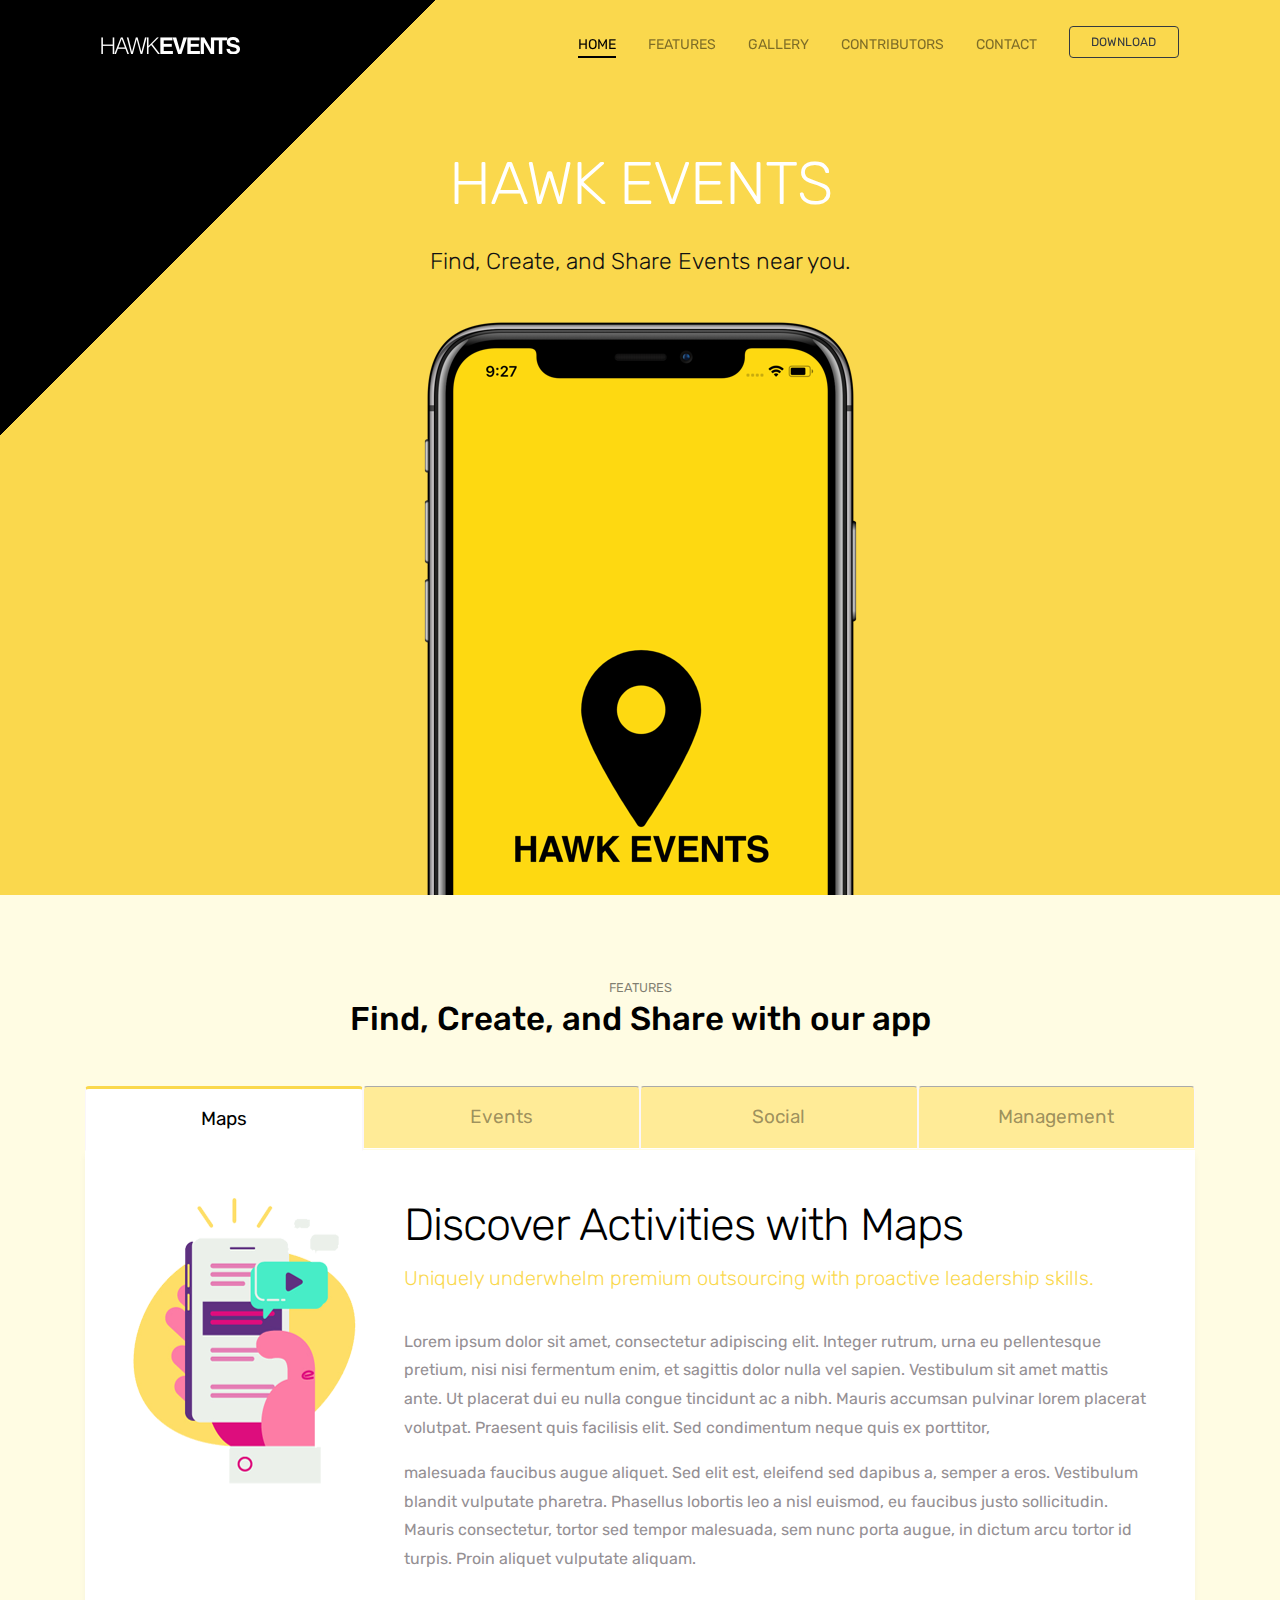
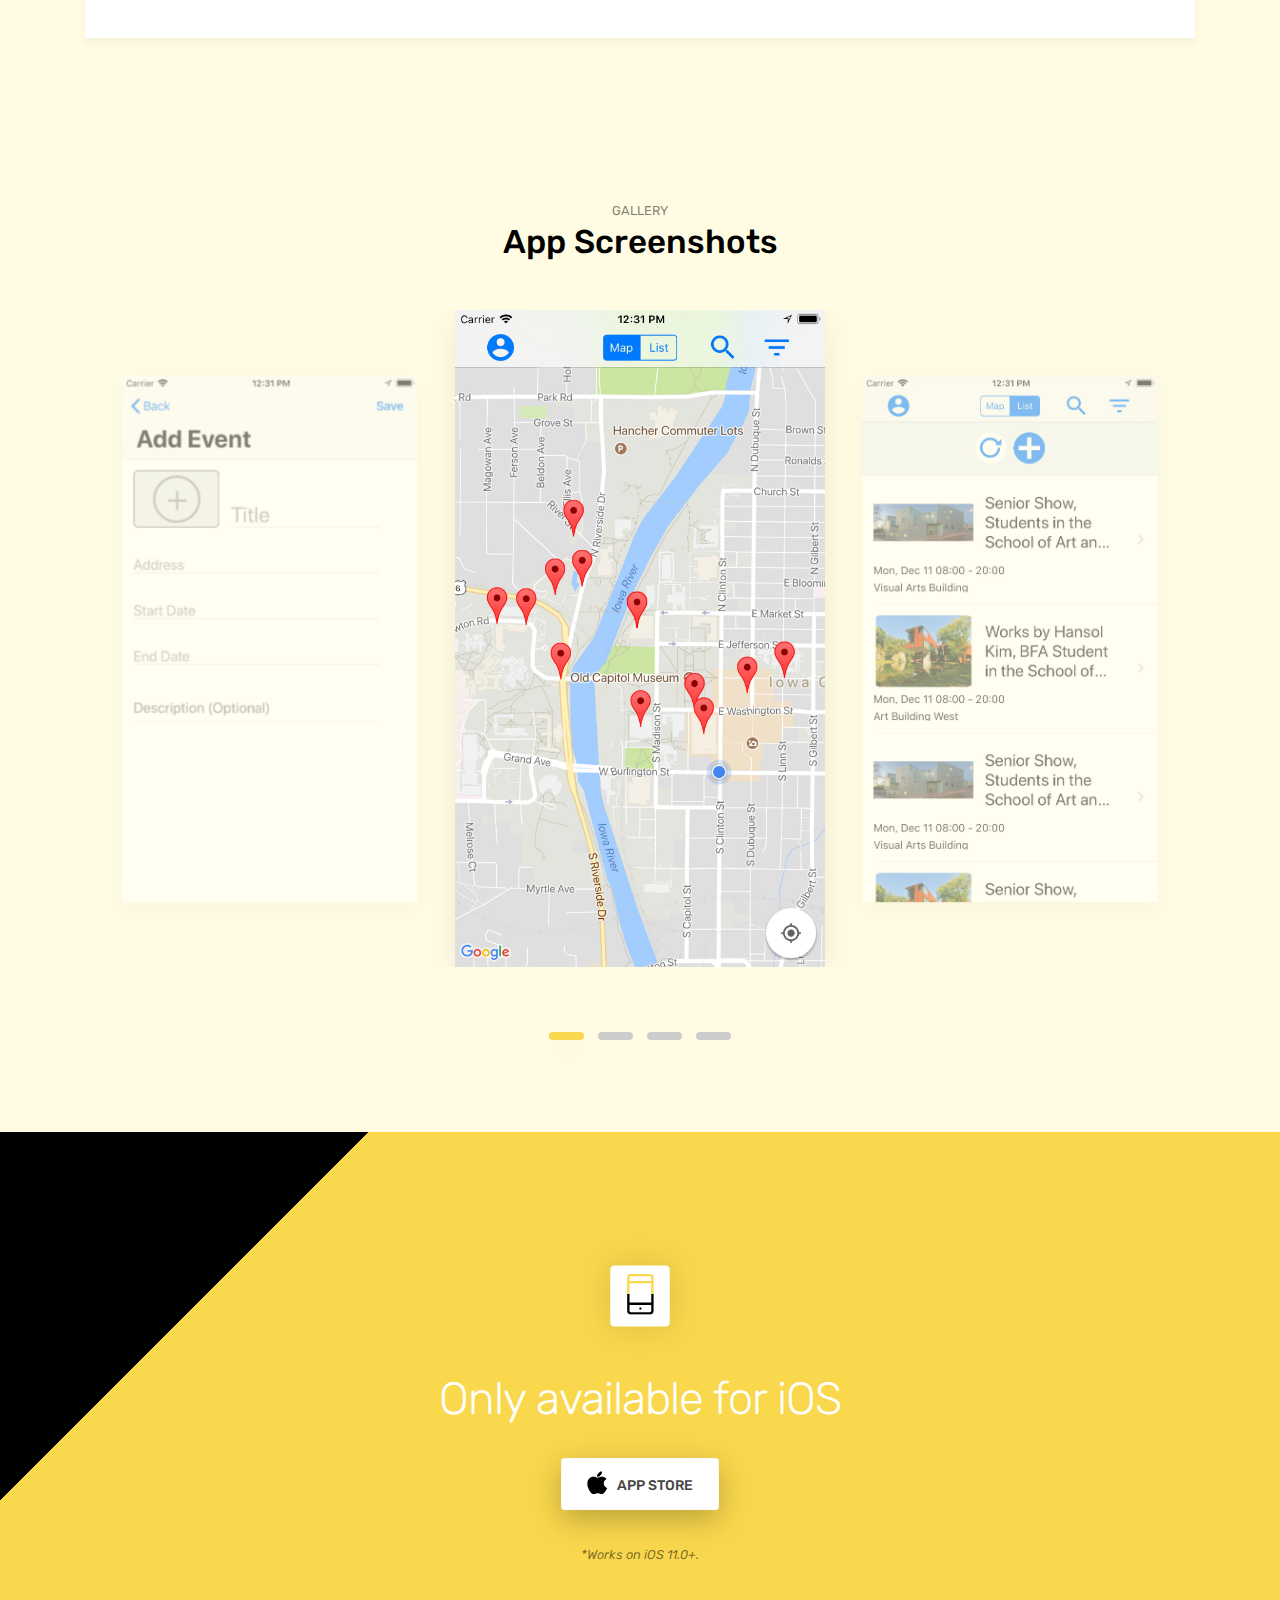
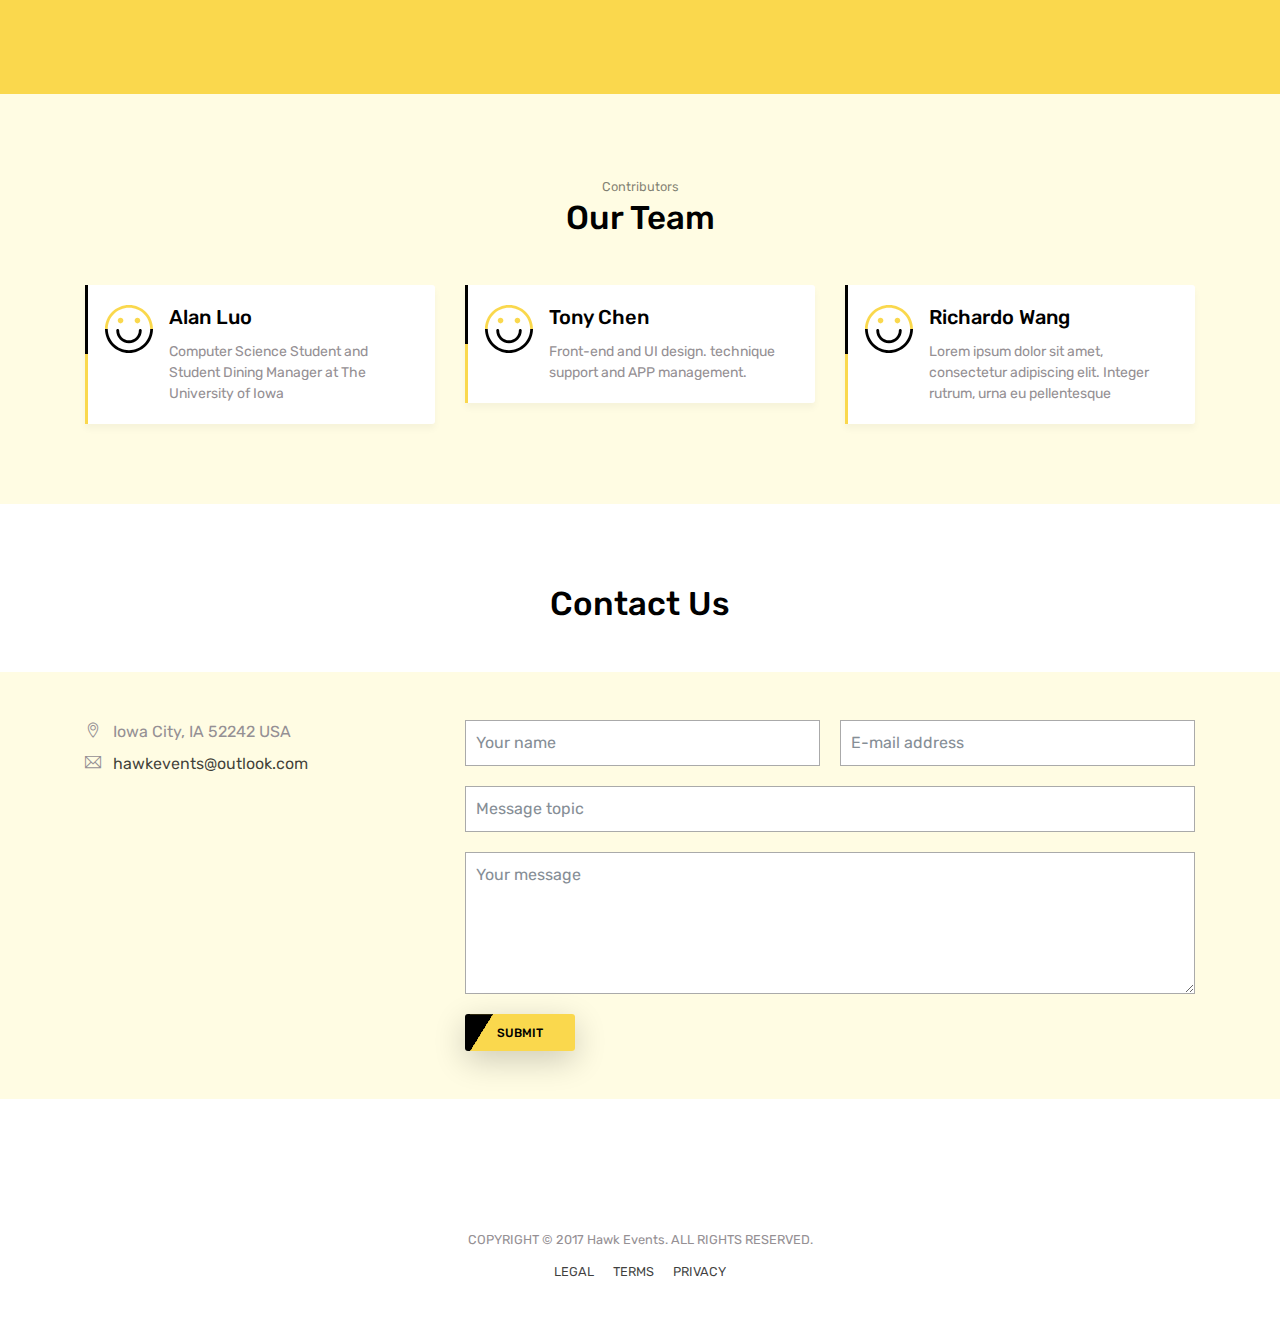
==== index.html @ e7a31fff "Added Ping to wake up server" ====
<!doctype html>
<html lang="en">

<head>
    <title>Hawk Events</title>
    <!-- Required meta tags -->
    <meta charset="utf-8">
    <meta name="viewport" content="width=device-width, initial-scale=1, shrink-to-fit=no">
    <meta name="description" content="Hawk Events - iOS Events App">

    <!-- Font -->
    <link rel="dns-prefetch" href="//fonts.googleapis.com">
    <link href="https://fonts.googleapis.com/css?family=Rubik:300,400,500" rel="stylesheet">

    <!-- Bootstrap CSS -->
    <link rel="stylesheet" href="css/bootstrap.min.css">
    <!-- Themify Icons -->
    <link rel="stylesheet" href="css/themify-icons.css">
    <!-- Owl carousel -->
    <link rel="stylesheet" href="css/owl.carousel.min.css">
    <!-- Main css -->
    <link href="css/style.css" rel="stylesheet">
</head>

<body data-spy="scroll" data-target="#navbar" data-offset="30">

<!-- Nav Menu -->

<div class="nav-menu fixed-top">
    <div class="container">
        <div class="row">
            <div class="col-md-12">
                <nav class="navbar navbar-dark navbar-expand-lg">
                    <a class="navbar-brand" href="index.html"><img src="images/logo.png" class="img-fluid" alt="logo"></a>
                    <button class="navbar-toggle collapsed" type="button" data-toggle="collapse" data-target="#navbar" aria-controls="navbar" aria-expanded="false" aria-label="Toggle navigation">
                        <span class="icon-bar"></span>
                        <span class="icon-bar"></span>
                        <span class="icon-bar"></span>
                    </button>
                    <div class="collapse navbar-collapse" id="navbar">
                        <ul class="navbar-nav ml-auto">
                            <li class="nav-item"> <a class="nav-link active" href="#home">HOME <span class="sr-only">(current)</span></a> </li>
                            <li class="nav-item"> <a class="nav-link" href="#features">FEATURES</a> </li>
                            <li class="nav-item"> <a class="nav-link" href="#gallery">GALLERY</a> </li>
                            <li class="nav-item"> <a class="nav-link" href="#contributors">CONTRIBUTORS</a> </li>
                            <li class="nav-item"> <a class="nav-link" href="#contact">CONTACT</a> </li>
                            <li class="nav-item"><a href="#download" class="btn btn-outline-dark my-3 my-sm-0 ml-lg-3">Download</a></li>
                        </ul>
                    </div>
                </nav>
            </div>
        </div>
    </div>
</div>


<header class="bg-gradient" id="home">
    <div class="container mt-5">
        <h1>HAWK EVENTS</h1>
        <p class="tagline">Find, Create, and Share Events near you.</p>
    </div>
    <div class="img-holder mt-3"><img src="images/main.png" alt="phone" class="img-fluid"></div>
</header>


<!--<div class="section">

    <div class="container">
        <div class="row">
            <div class="col-lg-6 offset-lg-6">
                <div class="box-icon"><span class="ti-mobile gradient-fill ti-3x"></span></div>
                <h2>Discover our App</h2>
                <p class="mb-4">Lorem ipsum dolor sit amet consectetur, adipisicing elit. Obcaecati vel exercitationem eveniet vero maxime ratione </p>
                <a href="#features" class="btn btn-primary">Read more</a>
            </div>
        </div>
        <div class="perspective-phone">
            <img src="images/perspective.png" alt="perspective phone" class="img-fluid">
        </div>
    </div>

</div>
<! // end .section -->


<div class="section light-bg" id="features">
    <div class="container">
        <div class="section-title">
            <small>FEATURES</small>
            <h3>Find, Create, and Share with our app</h3>
        </div>

        <ul class="nav nav-tabs nav-justified" role="tablist">
            <li class="nav-item">
                <a class="nav-link active" data-toggle="tab" href="#maps">Maps</a>
            </li>
            <li class="nav-item">
                <a class="nav-link" data-toggle="tab" href="#events">Events</a>
            </li>
            <li class="nav-item">
                <a class="nav-link" data-toggle="tab" href="#social">Social</a>
            </li>
            <li class="nav-item">
                <a class="nav-link" data-toggle="tab" href="#management">Management</a>
            </li>
        </ul>
        <div class="tab-content">
            <div class="tab-pane fade show active" id="maps">
                <div class="d-flex flex-column flex-lg-row">
                    <img src="images/graphic.png" alt="graphic" class="img-fluid rounded align-self-start mr-lg-5 mb-5 mb-lg-0">
                    <div>

                        <h2>Discover Activities with Maps</h2>
                        <p class="lead">Uniquely underwhelm premium outsourcing with proactive leadership skills. </p>
                        <p>Lorem ipsum dolor sit amet, consectetur adipiscing elit. Integer rutrum, urna eu pellentesque pretium, nisi nisi fermentum enim, et sagittis dolor nulla vel sapien. Vestibulum sit amet mattis ante. Ut placerat dui eu nulla
                            congue tincidunt ac a nibh. Mauris accumsan pulvinar lorem placerat volutpat. Praesent quis facilisis elit. Sed condimentum neque quis ex porttitor,
                        </p>
                        <p> malesuada faucibus augue aliquet. Sed elit est, eleifend sed dapibus a, semper a eros. Vestibulum blandit vulputate pharetra. Phasellus lobortis leo a nisl euismod, eu faucibus justo sollicitudin. Mauris consectetur, tortor
                            sed tempor malesuada, sem nunc porta augue, in dictum arcu tortor id turpis. Proin aliquet vulputate aliquam.
                        </p>
                    </div>
                </div>
            </div>
            <div class="tab-pane fade" id="events">
                <div class="d-flex flex-column flex-lg-row">
                    <div>
                        <h2>Find Interesting Events</h2>
                        <p class="lead">Uniquely underwhelm premium outsourcing with proactive leadership skills. </p>
                        <p>Lorem ipsum dolor sit amet, consectetur adipiscing elit. Integer rutrum, urna eu pellentesque pretium, nisi nisi fermentum enim, et sagittis dolor nulla vel sapien. Vestibulum sit amet mattis ante. Ut placerat dui eu nulla
                            congue tincidunt ac a nibh. Mauris accumsan pulvinar lorem placerat volutpat. Praesent quis facilisis elit. Sed condimentum neque quis ex porttitor,
                        </p>
                        <p> malesuada faucibus augue aliquet. Sed elit est, eleifend sed dapibus a, semper a eros. Vestibulum blandit vulputate pharetra. Phasellus lobortis leo a nisl euismod, eu faucibus justo sollicitudin. Mauris consectetur, tortor
                            sed tempor malesuada, sem nunc porta augue, in dictum arcu tortor id turpis. Proin aliquet vulputate aliquam.
                        </p>
                    </div>
                    <img src="images/graphic.png" alt="graphic" class="img-fluid rounded align-self-start mr-lg-5 mb-5 mb-lg-0">
                </div>
            </div>
            <div class="tab-pane fade" id="social">
                <div class="d-flex flex-column flex-lg-row">
                    <img src="images/graphic.png" alt="graphic" class="img-fluid rounded align-self-start mr-lg-5 mb-5 mb-lg-0">
                    <div>
                        <h2>Share Your Events with Friends</h2>
                        <p class="lead">Uniquely underwhelm premium outsourcing with proactive leadership skills. </p>
                        <p>Lorem ipsum dolor sit amet, consectetur adipiscing elit. Integer rutrum, urna eu pellentesque pretium, nisi nisi fermentum enim, et sagittis dolor nulla vel sapien. Vestibulum sit amet mattis ante. Ut placerat dui eu nulla
                            congue tincidunt ac a nibh. Mauris accumsan pulvinar lorem placerat volutpat. Praesent quis facilisis elit. Sed condimentum neque quis ex porttitor,
                        </p>
                        <p> malesuada faucibus augue aliquet. Sed elit est, eleifend sed dapibus a, semper a eros. Vestibulum blandit vulputate pharetra. Phasellus lobortis leo a nisl euismod, eu faucibus justo sollicitudin. Mauris consectetur, tortor
                            sed tempor malesuada, sem nunc porta augue, in dictum arcu tortor id turpis. Proin aliquet vulputate aliquam.
                        </p>
                    </div>
                </div>
            </div>
            <div class="tab-pane fade" id="management">
                <div class="d-flex flex-column flex-lg-row">
                    <div>
                        <h2>Manage Your Own Events</h2>
                        <p class="lead">Uniquely underwhelm premium outsourcing with proactive leadership skills. </p>
                        <p>Lorem ipsum dolor sit amet, consectetur adipiscing elit. Integer rutrum, urna eu pellentesque pretium, nisi nisi fermentum enim, et sagittis dolor nulla vel sapien. Vestibulum sit amet mattis ante. Ut placerat dui eu nulla
                            congue tincidunt ac a nibh. Mauris accumsan pulvinar lorem placerat volutpat. Praesent quis facilisis elit. Sed condimentum neque quis ex porttitor,
                        </p>
                        <p> malesuada faucibus augue aliquet. Sed elit est, eleifend sed dapibus a, semper a eros. Vestibulum blandit vulputate pharetra. Phasellus lobortis leo a nisl euismod, eu faucibus justo sollicitudin. Mauris consectetur, tortor
                            sed tempor malesuada, sem nunc porta augue, in dictum arcu tortor id turpis. Proin aliquet vulputate aliquam.
                        </p>
                    </div>
                    <img src="images/graphic.png" alt="graphic" class="img-fluid rounded align-self-start mr-lg-5 mb-5 mb-lg-0">
                </div>
            </div>
        </div>


    </div>
</div>
<!-- // end .section -->

<!--<div class="section">

    <div class="container">
        <div class="row">
            <div class="col-md-6">
                <img src="images/dualphone.png" alt="dual phone" class="img-fluid">
            </div>
            <div class="col-md-6 d-flex align-items-center">
                <div>
                    <div class="box-icon"><span class="ti-rocket gradient-fill ti-3x"></span></div>
                    <h2>Launch your App</h2>
                    <p class="mb-4">Lorem ipsum dolor sit amet consectetur, adipisicing elit. Obcaecati vel exercitationem eveniet vero maxime ratione </p>
                    <a href="#download" class="btn btn-primary">Read more</a></div>
            </div>
        </div>

    </div>

</div>
<! // end .section -->

<div class="section light-bg" id="gallery">
    <div class="container">
        <div class="section-title">
            <small>GALLERY</small>
            <h3>App Screenshots</h3>
        </div>

        <div class="img-gallery owl-carousel owl-theme">
            <img src="images/screen1.jpg" alt="image">
            <img src="images/screen2.jpg" alt="image">
            <img src="images/screen3.jpg" alt="image">
            <img src="images/screen4.jpg" alt="image">
        </div>

    </div>

</div>
<!-- // end .section -->


<div class="section bg-gradient" id="download">
    <div class="container">
        <div class="call-to-action">

            <div class="box-icon"><span class="ti-mobile gradient-fill ti-3x"></span></div>
            <h2>Only available for iOS</h2>
            <!--<p class="tagline">Only available for iOS. Rapidiously visualize optimal ROI rather than enterprise-wide methods of empowerment. </p>-->
            <div class="my-4">

                <a href="https://itunes.apple.com/us/app/hawk-events/id1320688989" class="btn btn-light"><img src="images/appleicon.png" alt="icon"> App Store</a>
            </div>
            <p class="text-primary"><small><i>*Works on iOS 11.0+. </i></small></p>
        </div>
    </div>

</div>
<!-- // end .section -->



<div class="section light-bg" id="contributors">


    <div class="container">

        <div class="section-title">
            <small>Contributors</small>
            <h3>Our Team</h3>
        </div>


        <div class="row">
            <div class="col-12 col-lg-4">
                <div class="card features">
                    <a href="https://iLtc.io" target="_blank">
                        <div class="card-body">
                            <div class="media">
                                <span class="ti-face-smile gradient-fill ti-3x mr-3"></span>
                                <div class="media-body">
                                    <h4 class="card-title">Alan Luo</h4>
                                    <p class="card-text">Computer Science Student and Student Dining Manager at The University of Iowa</p>
                                </div>
                            </div>
                        </div>
                    </a>
                </div>
            </div>
            <div class="col-12 col-lg-4">
                <div class="card features">
                    <a href="https://homepage.divms.uiowa.edu/~ychen261/", target="_blank">
                        <div class="card-body">
                            <div class="media">
                                <span class="ti-face-smile gradient-fill ti-3x mr-3"></span>
                                <div class="media-body">
                                    <h4 class="card-title">Tony Chen</h4>
                                    <p class="card-text">Front-end and UI design. 
                                    technique support and APP management.</p>
                                </div>
                            </div>
                        </div>
                    </a>
                </div>
            </div>
            <div class="col-12 col-lg-4">
                <div class="card features">
                    <a href="https://homepage.divms.uiowa.edu/~zwang191/" target="_blank">
                        <div class="card-body">
                            <div class="media">
                                <span class="ti-face-smile gradient-fill ti-3x mr-3"></span>
                                <div class="media-body">
                                    <h4 class="card-title">Richardo Wang</h4>
                                    <p class="card-text">Lorem ipsum dolor sit amet, consectetur adipiscing elit. Integer rutrum, urna eu pellentesque </p>
                                </div>
                            </div>
                        </div>
                    </a>
                </div>
            </div>
        </div>

    </div>



</div>
<!-- // end .section -->

<div class="section" id="contact">

    <div class="section-title">
        <h3>Contact Us</h3>
    </div>
    <div class="light-bg py-5">
        <div class="container">
            <div class="row">
                <div class="col-lg-4 text-center text-lg-left">
                    <p class="mb-2"> <span class="ti-location-pin mr-2"></span> Iowa City, IA 52242 USA</p>
                    <div class=" d-block d-sm-inline-block">
                        <p class="mb-2">
                            <span class="ti-email mr-2"></span> <a class="mr-4" href="mailto:support@mobileapp.com">hawkevents@outlook.com</a>
                        </p>
                    </div>
                </div>
                <div class="col-lg-8">
                    <form action="https://iltc-php-mail-sender.herokuapp.com/sender.php" id="contact-form" method="post" class="contact-form">
                        <div class="form-double">
                            <input type="text" id="form-name" name="name" placeholder="Your name" class="form-control" required="required">
                            <input type="email" id="form-email" name="email" class="form-control" placeholder="E-mail address" required style="margin-left: 20px;">
                        </div>
                        <input type="text" id="form-subject" name="subject" class="form-control" placeholder="Message topic" required>
                        <textarea name="message" id="form-message" rows="5" class="form-control" placeholder="Your message" required></textarea>
                        <div class="submit">
                            <div class="g-recaptcha" data-sitekey="6LdwNkIUAAAAAJQ3irWy8hWFco70MWg3Re14_7F1" data-callback="SubmitForm" data-size="invisible"></div>
                            <input class="btn btn-primary" type="submit">
                        </div>
                    </form>

                </div>
            </div>

        </div>

    </div>
</div>
<!-- // end .section -->
<footer class="my-5 text-center">
    <p class="mb-2"><small>COPYRIGHT © 2017 Hawk Events. ALL RIGHTS RESERVED. </small></p>

    <small>
        <a href="#" class="m-2">LEGAL</a>
        <a href="#" class="m-2">TERMS</a>
        <a href="privacy" class="m-2">PRIVACY</a>
    </small>
</footer>

<!-- jQuery and Bootstrap -->
<script src="js/jquery-3.2.1.min.js"></script>
<script src="js/bootstrap.bundle.min.js"></script>
<!-- Plugins JS -->
<script src="js/owl.carousel.min.js"></script>
<!-- Custom JS -->
<script src="js/script.js"></script>

<!-- Global site tag (gtag.js) - Google Analytics -->
<script async src="https://www.googletagmanager.com/gtag/js?id=UA-111613340-1"></script>
<script src='https://www.google.com/recaptcha/api.js'></script>
<script>
    window.dataLayer = window.dataLayer || [];
    function gtag(){dataLayer.push(arguments);}
    gtag('js', new Date());

    gtag('config', 'UA-111613340-1');

    $("input, textarea").change(function(){
        $.ajax('https://iltc-php-mail-sender.herokuapp.com/ping.php');
    });

    var recaptchaVerified = false;
    $('form').submit(function() {
        if (recaptchaVerified) {
            return true;
        } else {
            grecaptcha.execute();

            return false;
        }
    });

    var SubmitForm = function() {
        recaptchaVerified = true;
        $("form").submit();
    }
</script>
</body>

</html>
---- css/themify-icons.css ----
@font-face {
    font-family: 'themify';
    src: url('../fonts/themify.eot?-fvbane');
    src: url('../fonts/themify.eot?#iefix-fvbane') format('embedded-opentype'), url('../fonts/themify.woff?-fvbane') format('woff'), url('../fonts/themify.ttf?-fvbane') format('truetype'), url('../fonts/themify.svg?-fvbane#themify') format('svg');
    font-weight: normal;
    font-style: normal;
}

[class^="ti-"],
[class*=" ti-"] {
    font-family: 'themify';
    speak: none;
    font-style: normal;
    font-weight: normal;
    font-variant: normal;
    text-transform: none;
    line-height: 1;
    /* Better Font Rendering =========== */
    -webkit-font-smoothing: antialiased;
    -moz-osx-font-smoothing: grayscale;
}

.ti-wand:before {
    content: "\e600";
}

.ti-volume:before {
    content: "\e601";
}

.ti-user:before {
    content: "\e602";
}

.ti-unlock:before {
    content: "\e603";
}

.ti-unlink:before {
    content: "\e604";
}

.ti-trash:before {
    content: "\e605";
}

.ti-thought:before {
    content: "\e606";
}

.ti-target:before {
    content: "\e607";
}

.ti-tag:before {
    content: "\e608";
}

.ti-tablet:before {
    content: "\e609";
}

.ti-star:before {
    content: "\e60a";
}

.ti-spray:before {
    content: "\e60b";
}

.ti-signal:before {
    content: "\e60c";
}

.ti-shopping-cart:before {
    content: "\e60d";
}

.ti-shopping-cart-full:before {
    content: "\e60e";
}

.ti-settings:before {
    content: "\e60f";
}

.ti-search:before {
    content: "\e610";
}

.ti-zoom-in:before {
    content: "\e611";
}

.ti-zoom-out:before {
    content: "\e612";
}

.ti-cut:before {
    content: "\e613";
}

.ti-ruler:before {
    content: "\e614";
}

.ti-ruler-pencil:before {
    content: "\e615";
}

.ti-ruler-alt:before {
    content: "\e616";
}

.ti-bookmark:before {
    content: "\e617";
}

.ti-bookmark-alt:before {
    content: "\e618";
}

.ti-reload:before {
    content: "\e619";
}

.ti-plus:before {
    content: "\e61a";
}

.ti-pin:before {
    content: "\e61b";
}

.ti-pencil:before {
    content: "\e61c";
}

.ti-pencil-alt:before {
    content: "\e61d";
}

.ti-paint-roller:before {
    content: "\e61e";
}

.ti-paint-bucket:before {
    content: "\e61f";
}

.ti-na:before {
    content: "\e620";
}

.ti-mobile:before {
    content: "\e621";
}

.ti-minus:before {
    content: "\e622";
}

.ti-medall:before {
    content: "\e623";
}

.ti-medall-alt:before {
    content: "\e624";
}

.ti-marker:before {
    content: "\e625";
}

.ti-marker-alt:before {
    content: "\e626";
}

.ti-arrow-up:before {
    content: "\e627";
}

.ti-arrow-right:before {
    content: "\e628";
}

.ti-arrow-left:before {
    content: "\e629";
}

.ti-arrow-down:before {
    content: "\e62a";
}

.ti-lock:before {
    content: "\e62b";
}

.ti-location-arrow:before {
    content: "\e62c";
}

.ti-link:before {
    content: "\e62d";
}

.ti-layout:before {
    content: "\e62e";
}

.ti-layers:before {
    content: "\e62f";
}

.ti-layers-alt:before {
    content: "\e630";
}

.ti-key:before {
    content: "\e631";
}

.ti-import:before {
    content: "\e632";
}

.ti-image:before {
    content: "\e633";
}

.ti-heart:before {
    content: "\e634";
}

.ti-heart-broken:before {
    content: "\e635";
}

.ti-hand-stop:before {
    content: "\e636";
}

.ti-hand-open:before {
    content: "\e637";
}

.ti-hand-drag:before {
    content: "\e638";
}

.ti-folder:before {
    content: "\e639";
}

.ti-flag:before {
    content: "\e63a";
}

.ti-flag-alt:before {
    content: "\e63b";
}

.ti-flag-alt-2:before {
    content: "\e63c";
}

.ti-eye:before {
    content: "\e63d";
}

.ti-export:before {
    content: "\e63e";
}

.ti-exchange-vertical:before {
    content: "\e63f";
}

.ti-desktop:before {
    content: "\e640";
}

.ti-cup:before {
    content: "\e641";
}

.ti-crown:before {
    content: "\e642";
}

.ti-comments:before {
    content: "\e643";
}

.ti-comment:before {
    content: "\e644";
}

.ti-comment-alt:before {
    content: "\e645";
}

.ti-close:before {
    content: "\e646";
}

.ti-clip:before {
    content: "\e647";
}

.ti-angle-up:before {
    content: "\e648";
}

.ti-angle-right:before {
    content: "\e649";
}

.ti-angle-left:before {
    content: "\e64a";
}

.ti-angle-down:before {
    content: "\e64b";
}

.ti-check:before {
    content: "\e64c";
}

.ti-check-box:before {
    content: "\e64d";
}

.ti-camera:before {
    content: "\e64e";
}

.ti-announcement:before {
    content: "\e64f";
}

.ti-brush:before {
    content: "\e650";
}

.ti-briefcase:before {
    content: "\e651";
}

.ti-bolt:before {
    content: "\e652";
}

.ti-bolt-alt:before {
    content: "\e653";
}

.ti-blackboard:before {
    content: "\e654";
}

.ti-bag:before {
    content: "\e655";
}

.ti-move:before {
    content: "\e656";
}

.ti-arrows-vertical:before {
    content: "\e657";
}

.ti-arrows-horizontal:before {
    content: "\e658";
}

.ti-fullscreen:before {
    content: "\e659";
}

.ti-arrow-top-right:before {
    content: "\e65a";
}

.ti-arrow-top-left:before {
    content: "\e65b";
}

.ti-arrow-circle-up:before {
    content: "\e65c";
}

.ti-arrow-circle-right:before {
    content: "\e65d";
}

.ti-arrow-circle-left:before {
    content: "\e65e";
}

.ti-arrow-circle-down:before {
    content: "\e65f";
}

.ti-angle-double-up:before {
    content: "\e660";
}

.ti-angle-double-right:before {
    content: "\e661";
}

.ti-angle-double-left:before {
    content: "\e662";
}

.ti-angle-double-down:before {
    content: "\e663";
}

.ti-zip:before {
    content: "\e664";
}

.ti-world:before {
    content: "\e665";
}

.ti-wheelchair:before {
    content: "\e666";
}

.ti-view-list:before {
    content: "\e667";
}

.ti-view-list-alt:before {
    content: "\e668";
}

.ti-view-grid:before {
    content: "\e669";
}

.ti-uppercase:before {
    content: "\e66a";
}

.ti-upload:before {
    content: "\e66b";
}

.ti-underline:before {
    content: "\e66c";
}

.ti-truck:before {
    content: "\e66d";
}

.ti-timer:before {
    content: "\e66e";
}

.ti-ticket:before {
    content: "\e66f";
}

.ti-thumb-up:before {
    content: "\e670";
}

.ti-thumb-down:before {
    content: "\e671";
}

.ti-text:before {
    content: "\e672";
}

.ti-stats-up:before {
    content: "\e673";
}

.ti-stats-down:before {
    content: "\e674";
}

.ti-split-v:before {
    content: "\e675";
}

.ti-split-h:before {
    content: "\e676";
}

.ti-smallcap:before {
    content: "\e677";
}

.ti-shine:before {
    content: "\e678";
}

.ti-shift-right:before {
    content: "\e679";
}

.ti-shift-left:before {
    content: "\e67a";
}

.ti-shield:before {
    content: "\e67b";
}

.ti-notepad:before {
    content: "\e67c";
}

.ti-server:before {
    content: "\e67d";
}

.ti-quote-right:before {
    content: "\e67e";
}

.ti-quote-left:before {
    content: "\e67f";
}

.ti-pulse:before {
    content: "\e680";
}

.ti-printer:before {
    content: "\e681";
}

.ti-power-off:before {
    content: "\e682";
}

.ti-plug:before {
    content: "\e683";
}

.ti-pie-chart:before {
    content: "\e684";
}

.ti-paragraph:before {
    content: "\e685";
}

.ti-panel:before {
    content: "\e686";
}

.ti-package:before {
    content: "\e687";
}

.ti-music:before {
    content: "\e688";
}

.ti-music-alt:before {
    content: "\e689";
}

.ti-mouse:before {
    content: "\e68a";
}

.ti-mouse-alt:before {
    content: "\e68b";
}

.ti-money:before {
    content: "\e68c";
}

.ti-microphone:before {
    content: "\e68d";
}

.ti-menu:before {
    content: "\e68e";
}

.ti-menu-alt:before {
    content: "\e68f";
}

.ti-map:before {
    content: "\e690";
}

.ti-map-alt:before {
    content: "\e691";
}

.ti-loop:before {
    content: "\e692";
}

.ti-location-pin:before {
    content: "\e693";
}

.ti-list:before {
    content: "\e694";
}

.ti-light-bulb:before {
    content: "\e695";
}

.ti-Italic:before {
    content: "\e696";
}

.ti-info:before {
    content: "\e697";
}

.ti-infinite:before {
    content: "\e698";
}

.ti-id-badge:before {
    content: "\e699";
}

.ti-hummer:before {
    content: "\e69a";
}

.ti-home:before {
    content: "\e69b";
}

.ti-help:before {
    content: "\e69c";
}

.ti-headphone:before {
    content: "\e69d";
}

.ti-harddrives:before {
    content: "\e69e";
}

.ti-harddrive:before {
    content: "\e69f";
}

.ti-gift:before {
    content: "\e6a0";
}

.ti-game:before {
    content: "\e6a1";
}

.ti-filter:before {
    content: "\e6a2";
}

.ti-files:before {
    content: "\e6a3";
}

.ti-file:before {
    content: "\e6a4";
}

.ti-eraser:before {
    content: "\e6a5";
}

.ti-envelope:before {
    content: "\e6a6";
}

.ti-download:before {
    content: "\e6a7";
}

.ti-direction:before {
    content: "\e6a8";
}

.ti-direction-alt:before {
    content: "\e6a9";
}

.ti-dashboard:before {
    content: "\e6aa";
}

.ti-control-stop:before {
    content: "\e6ab";
}

.ti-control-shuffle:before {
    content: "\e6ac";
}

.ti-control-play:before {
    content: "\e6ad";
}

.ti-control-pause:before {
    content: "\e6ae";
}

.ti-control-forward:before {
    content: "\e6af";
}

.ti-control-backward:before {
    content: "\e6b0";
}

.ti-cloud:before {
    content: "\e6b1";
}

.ti-cloud-up:before {
    content: "\e6b2";
}

.ti-cloud-down:before {
    content: "\e6b3";
}

.ti-clipboard:before {
    content: "\e6b4";
}

.ti-car:before {
    content: "\e6b5";
}

.ti-calendar:before {
    content: "\e6b6";
}

.ti-book:before {
    content: "\e6b7";
}

.ti-bell:before {
    content: "\e6b8";
}

.ti-basketball:before {
    content: "\e6b9";
}

.ti-bar-chart:before {
    content: "\e6ba";
}

.ti-bar-chart-alt:before {
    content: "\e6bb";
}

.ti-back-right:before {
    content: "\e6bc";
}

.ti-back-left:before {
    content: "\e6bd";
}

.ti-arrows-corner:before {
    content: "\e6be";
}

.ti-archive:before {
    content: "\e6bf";
}

.ti-anchor:before {
    content: "\e6c0";
}

.ti-align-right:before {
    content: "\e6c1";
}

.ti-align-left:before {
    content: "\e6c2";
}

.ti-align-justify:before {
    content: "\e6c3";
}

.ti-align-center:before {
    content: "\e6c4";
}

.ti-alert:before {
    content: "\e6c5";
}

.ti-alarm-clock:before {
    content: "\e6c6";
}

.ti-agenda:before {
    content: "\e6c7";
}

.ti-write:before {
    content: "\e6c8";
}

.ti-window:before {
    content: "\e6c9";
}

.ti-widgetized:before {
    content: "\e6ca";
}

.ti-widget:before {
    content: "\e6cb";
}

.ti-widget-alt:before {
    content: "\e6cc";
}

.ti-wallet:before {
    content: "\e6cd";
}

.ti-video-clapper:before {
    content: "\e6ce";
}

.ti-video-camera:before {
    content: "\e6cf";
}

.ti-vector:before {
    content: "\e6d0";
}

.ti-themify-logo:before {
    content: "\e6d1";
}

.ti-themify-favicon:before {
    content: "\e6d2";
}

.ti-themify-favicon-alt:before {
    content: "\e6d3";
}

.ti-support:before {
    content: "\e6d4";
}

.ti-stamp:before {
    content: "\e6d5";
}

.ti-split-v-alt:before {
    content: "\e6d6";
}

.ti-slice:before {
    content: "\e6d7";
}

.ti-shortcode:before {
    content: "\e6d8";
}

.ti-shift-right-alt:before {
    content: "\e6d9";
}

.ti-shift-left-alt:before {
    content: "\e6da";
}

.ti-ruler-alt-2:before {
    content: "\e6db";
}

.ti-receipt:before {
    content: "\e6dc";
}

.ti-pin2:before {
    content: "\e6dd";
}

.ti-pin-alt:before {
    content: "\e6de";
}

.ti-pencil-alt2:before {
    content: "\e6df";
}

.ti-palette:before {
    content: "\e6e0";
}

.ti-more:before {
    content: "\e6e1";
}

.ti-more-alt:before {
    content: "\e6e2";
}

.ti-microphone-alt:before {
    content: "\e6e3";
}

.ti-magnet:before {
    content: "\e6e4";
}

.ti-line-double:before {
    content: "\e6e5";
}

.ti-line-dotted:before {
    content: "\e6e6";
}

.ti-line-dashed:before {
    content: "\e6e7";
}

.ti-layout-width-full:before {
    content: "\e6e8";
}

.ti-layout-width-default:before {
    content: "\e6e9";
}

.ti-layout-width-default-alt:before {
    content: "\e6ea";
}

.ti-layout-tab:before {
    content: "\e6eb";
}

.ti-layout-tab-window:before {
    content: "\e6ec";
}

.ti-layout-tab-v:before {
    content: "\e6ed";
}

.ti-layout-tab-min:before {
    content: "\e6ee";
}

.ti-layout-slider:before {
    content: "\e6ef";
}

.ti-layout-slider-alt:before {
    content: "\e6f0";
}

.ti-layout-sidebar-right:before {
    content: "\e6f1";
}

.ti-layout-sidebar-none:before {
    content: "\e6f2";
}

.ti-layout-sidebar-left:before {
    content: "\e6f3";
}

.ti-layout-placeholder:before {
    content: "\e6f4";
}

.ti-layout-menu:before {
    content: "\e6f5";
}

.ti-layout-menu-v:before {
    content: "\e6f6";
}

.ti-layout-menu-separated:before {
    content: "\e6f7";
}

.ti-layout-menu-full:before {
    content: "\e6f8";
}

.ti-layout-media-right-alt:before {
    content: "\e6f9";
}

.ti-layout-media-right:before {
    content: "\e6fa";
}

.ti-layout-media-overlay:before {
    content: "\e6fb";
}

.ti-layout-media-overlay-alt:before {
    content: "\e6fc";
}

.ti-layout-media-overlay-alt-2:before {
    content: "\e6fd";
}

.ti-layout-media-left-alt:before {
    content: "\e6fe";
}

.ti-layout-media-left:before {
    content: "\e6ff";
}

.ti-layout-media-center-alt:before {
    content: "\e700";
}

.ti-layout-media-center:before {
    content: "\e701";
}

.ti-layout-list-thumb:before {
    content: "\e702";
}

.ti-layout-list-thumb-alt:before {
    content: "\e703";
}

.ti-layout-list-post:before {
    content: "\e704";
}

.ti-layout-list-large-image:before {
    content: "\e705";
}

.ti-layout-line-solid:before {
    content: "\e706";
}

.ti-layout-grid4:before {
    content: "\e707";
}

.ti-layout-grid3:before {
    content: "\e708";
}

.ti-layout-grid2:before {
    content: "\e709";
}

.ti-layout-grid2-thumb:before {
    content: "\e70a";
}

.ti-layout-cta-right:before {
    content: "\e70b";
}

.ti-layout-cta-left:before {
    content: "\e70c";
}

.ti-layout-cta-center:before {
    content: "\e70d";
}

.ti-layout-cta-btn-right:before {
    content: "\e70e";
}

.ti-layout-cta-btn-left:before {
    content: "\e70f";
}

.ti-layout-column4:before {
    content: "\e710";
}

.ti-layout-column3:before {
    content: "\e711";
}

.ti-layout-column2:before {
    content: "\e712";
}

.ti-layout-accordion-separated:before {
    content: "\e713";
}

.ti-layout-accordion-merged:before {
    content: "\e714";
}

.ti-layout-accordion-list:before {
    content: "\e715";
}

.ti-ink-pen:before {
    content: "\e716";
}

.ti-info-alt:before {
    content: "\e717";
}

.ti-help-alt:before {
    content: "\e718";
}

.ti-headphone-alt:before {
    content: "\e719";
}

.ti-hand-point-up:before {
    content: "\e71a";
}

.ti-hand-point-right:before {
    content: "\e71b";
}

.ti-hand-point-left:before {
    content: "\e71c";
}

.ti-hand-point-down:before {
    content: "\e71d";
}

.ti-gallery:before {
    content: "\e71e";
}

.ti-face-smile:before {
    content: "\e71f";
}

.ti-face-sad:before {
    content: "\e720";
}

.ti-credit-card:before {
    content: "\e721";
}

.ti-control-skip-forward:before {
    content: "\e722";
}

.ti-control-skip-backward:before {
    content: "\e723";
}

.ti-control-record:before {
    content: "\e724";
}

.ti-control-eject:before {
    content: "\e725";
}

.ti-comments-smiley:before {
    content: "\e726";
}

.ti-brush-alt:before {
    content: "\e727";
}

.ti-youtube:before {
    content: "\e728";
}

.ti-vimeo:before {
    content: "\e729";
}

.ti-twitter:before {
    content: "\e72a";
}

.ti-time:before {
    content: "\e72b";
}

.ti-tumblr:before {
    content: "\e72c";
}

.ti-skype:before {
    content: "\e72d";
}

.ti-share:before {
    content: "\e72e";
}

.ti-share-alt:before {
    content: "\e72f";
}

.ti-rocket:before {
    content: "\e730";
}

.ti-pinterest:before {
    content: "\e731";
}

.ti-new-window:before {
    content: "\e732";
}

.ti-microsoft:before {
    content: "\e733";
}

.ti-list-ol:before {
    content: "\e734";
}

.ti-linkedin:before {
    content: "\e735";
}

.ti-layout-sidebar-2:before {
    content: "\e736";
}

.ti-layout-grid4-alt:before {
    content: "\e737";
}

.ti-layout-grid3-alt:before {
    content: "\e738";
}

.ti-layout-grid2-alt:before {
    content: "\e739";
}

.ti-layout-column4-alt:before {
    content: "\e73a";
}

.ti-layout-column3-alt:before {
    content: "\e73b";
}

.ti-layout-column2-alt:before {
    content: "\e73c";
}

.ti-instagram:before {
    content: "\e73d";
}

.ti-google:before {
    content: "\e73e";
}

.ti-github:before {
    content: "\e73f";
}

.ti-flickr:before {
    content: "\e740";
}

.ti-facebook:before {
    content: "\e741";
}

.ti-dropbox:before {
    content: "\e742";
}

.ti-dribbble:before {
    content: "\e743";
}

.ti-apple:before {
    content: "\e744";
}

.ti-android:before {
    content: "\e745";
}

.ti-save:before {
    content: "\e746";
}

.ti-save-alt:before {
    content: "\e747";
}

.ti-yahoo:before {
    content: "\e748";
}

.ti-wordpress:before {
    content: "\e749";
}

.ti-vimeo-alt:before {
    content: "\e74a";
}

.ti-twitter-alt:before {
    content: "\e74b";
}

.ti-tumblr-alt:before {
    content: "\e74c";
}

.ti-trello:before {
    content: "\e74d";
}

.ti-stack-overflow:before {
    content: "\e74e";
}

.ti-soundcloud:before {
    content: "\e74f";
}

.ti-sharethis:before {
    content: "\e750";
}

.ti-sharethis-alt:before {
    content: "\e751";
}

.ti-reddit:before {
    content: "\e752";
}

.ti-pinterest-alt:before {
    content: "\e753";
}

.ti-microsoft-alt:before {
    content: "\e754";
}

.ti-linux:before {
    content: "\e755";
}

.ti-jsfiddle:before {
    content: "\e756";
}

.ti-joomla:before {
    content: "\e757";
}

.ti-html5:before {
    content: "\e758";
}

.ti-flickr-alt:before {
    content: "\e759";
}

.ti-email:before {
    content: "\e75a";
}

.ti-drupal:before {
    content: "\e75b";
}

.ti-dropbox-alt:before {
    content: "\e75c";
}

.ti-css3:before {
    content: "\e75d";
}

.ti-rss:before {
    content: "\e75e";
}

.ti-rss-alt:before {
    content: "\e75f";
}

.ti-lg {
    font-size: 1.33333333em;
    line-height: 0.75em;
    vertical-align: -15%;
}

.ti-2x {
    font-size: 2em;
}

.ti-3x {
    font-size: 3em;
}

.ti-4x {
    font-size: 4em;
}

.ti-5x {
    font-size: 5em;
}
---- css/style.css ----
@charset "UTF-8";

/*

Style   : MobApp CSS
Version : 1.0
Author  : Surjith S M
URI     : https://surjithctly.in/

Copyright © All rights Reserved 

*/


/*------------------------
[TABLE OF CONTENTS]
    
1. GLOBAL STYLES
2. NAVBAR
3. HERO
4. TABS
5. TESTIMONIALS
6. IMAGE GALLERY
7. PRICING
8. CALL TO ACTION
9. FOOTER

------------------------*/


/* GLOBAL
----------------------*/

body {
    font-family: 'Rubik', sans-serif;
    position: relative;
}

a {
    color: rgba(0, 0, 0, 0.75);
}

a:hover,
a:focus {
    color: #000;
}

h1 {
    font-size: 60px;
    font-weight: 300;
    letter-spacing: -1px;
    margin-bottom: 1.5rem;
}

h2 {
    font-size: 45px;
    font-weight: 300;
    color: #000;
    letter-spacing: -1px;
    margin-bottom: 1rem;
}

h3 {
    color: #000;
    font-size: 33px;
    font-weight: 500;
}

h4 {
    font-size: 20px;
    font-weight: 500;
    color: #000;
}

h5 {
    font-size: 28px;
    font-weight: 300;
    color: #000;
    margin-bottom: 0.7rem;
}

p {
    color: #959094;
}

p.lead {
    color: #fad84d;
    margin-bottom: 2rem;
}

.text-primary {
    color: rgba(0, 0, 0, 0.5) !important;
}

.light-font {
    font-weight: 300;
}

.btn {
    font-size: 12px;
    font-weight: 400;
    text-transform: uppercase;
    padding: 0.375rem 1.35rem;
    transition: all 0.3s ease;
}

.btn-outline-light:hover {
    color: #d6619c;
}

.btn-primary {
    border-radius: 3px;
    -webkit-transition: all 0.3s ease-out;
    -moz-transition: all 0.3s ease-out;
    transition: all 0.3s ease-out;
    background-color: #fad84d; 
    background-image: none;
    background: -moz-linear-gradient( 122deg, #000 50%, #fad84d 50%);
    background: -webkit-linear-gradient( 122deg, #000 50%, #fad84d 50%);
    background: -ms-linear-gradient( 122deg, #000 50%, #fad84d 50%);
    background: linear-gradient(122deg, #000 50%, #fad84d 50%);
    box-shadow: 0px 9px 32px 0px rgba(0, 0, 0, 0.2);
    background-size: 170% 100%;
    background-position: right bottom;
    -webkit-transition: all 0.3s ease-out;
    -moz-transition: all 0.3s ease-out;
    transition: all 0.3s ease-out;
    font-weight: 500;
    padding: 0.6rem 2rem;
    border: 0;
    color: #000;
}

.btn-primary:hover,
.btn-primary:focus,
.btn-primary:active,
.btn-primary:not([disabled]):not(.disabled).active,
.btn-primary:not([disabled]):not(.disabled):active,
.show>.btn-primary.dropdown-toggle {
    box-shadow: 0px 9px 32px 0px rgba(0, 0, 0, 0.3);
    background-position: left bottom;
    color: #fad84d;
}

.btn-light {
    border-radius: 3px;
    background: #FFF;
    box-shadow: 0px 9px 32px 0px rgba(0, 0, 0, 0.26);
    font-size: 14px;
    font-weight: 500;
    color: #444;
    margin: 0.5rem;
    padding: 0.7rem 1.6rem;
    line-height: 1.8;
}

.btn-group-lg>.btn,
.btn-lg {
    padding: 0.8rem 1rem;
    font-size: 15px;
}

.btn-span {
    font-size: 17px;
    font-weight: 500;
    padding: 0;
    text-transform: uppercase;
    display: inline-block;
}

.btn-span i {
    transition: all 0.3s cubic-bezier(0.175, 0.885, 0.32, 1.275);
    transform: translateX(50px);
}

.btn-span h {
    transition: all 0.3s cubic-bezier(0.175, 0.885, 0.32, 1.275);
    opacity: 0;
}

.btn-span:hover,
.btn-span:focus {
    text-decoration: none;
}

.btn-span:hover i,
.btn-span:focus i {
    transform: translateX(0px);
}

.btn-span:hover h,
.btn-span:focus h {
    opacity: 1;
}

.light-bg {
    background-color: #ffeb3b24;
}

.section {
    padding: 80px 0;
}

.section-title {
    text-align: center;
    margin-bottom: 3rem;
}

.section-title small {
    color: rgba(0, 0, 0, 0.5);
}

@media (max-width:767px) {
    h1 {
        font-size: 40px;
    }
    h2 {
        font-size: 30px;
    }
}

.content {
    margin: 90px 40px;
}

@media (max-width: 767px) {
    .content {
        margin: 90px 20px;
    }
}


/* NAVBAR
----------------------*/
.nav-title {
    opacity: 0;
    margin-left: 100px;
    display: block;
    font-size: 20px;
    font-weight: 600;
    -webkit-transition: all 0.3s ease-out;
    transition: all 0.3s ease-out;
}

.nav-title a:hover,
.nav-title a:focus {
    text-decoration: none;
}

@media (max-width:767px) {
    .nav-title {
        display: none;
    }

}
.nav-menu {
    padding: 1rem 0;
    transition: all 0.3s ease;
    overflow: hidden;
}

.nav-menu.is-scrolling,
.nav-menu.menu-is-open {
    background-color: rgb(250, 216, 77);
    background: -moz-linear-gradient(135deg, rgba(0, 0, 0, 1) 30%, rgba(250, 216, 77, 1) 30%);
    background: -webkit-linear-gradient(135deg, rgba(0, 0, 0, 1) 30%, rgba(250, 216, 77, 1) 30%);
    background: linear-gradient(135deg, rgba(0, 0, 0, 1) 30%, rgba(250, 216, 77, 1) 30%);
    -webkit-box-shadow: 0px 5px 23px 0px rgba(0, 0, 0, 0.1);
    -moz-box-shadow: 0px 5px 23px 0px rgba(0, 0, 0, 0.1);
    box-shadow: 0px 5px 23px 0px rgba(0, 0, 0, 0.1);
}

.nav-menu.is-scrolling {
    padding: 0;
}

.navbar-nav .nav-link {
    position: relative;
}

@media (max-width: 800px) {
    .nav-menu.is-scrolling {
        background: -moz-linear-gradient(135deg, rgba(0, 0, 0, 1) 40%, rgba(250, 216, 77, 1) 40%);
        background: -webkit-linear-gradient(135deg, rgba(0, 0, 0, 1) 40%, rgba(250, 216, 77, 1) 40%);
        background: linear-gradient(135deg, rgba(0, 0, 0, 1) 40%, rgba(250, 216, 77, 1) 40%);
    }

    .nav-menu.menu-is-open {
        background: -moz-linear-gradient(135deg, rgba(0, 0, 0, 1) 30%, rgba(250, 216, 77, 1) 30%);
        background: -webkit-linear-gradient(135deg, rgba(0, 0, 0, 1) 30%, rgba(250, 216, 77, 1) 30%);
        background: linear-gradient(135deg, rgba(0, 0, 0, 1) 30%, rgba(250, 216, 77, 1) 30%);
    }
}

@media (max-width: 400px) {
    .nav-menu.is-scrolling {
        background: -moz-linear-gradient(135deg, rgba(0, 0, 0, 1) 50%, rgba(250, 216, 77, 1) 50%);
        background: -webkit-linear-gradient(135deg, rgba(0, 0, 0, 1) 50%, rgba(250, 216, 77, 1) 50%);
        background: linear-gradient(135deg, rgba(0, 0, 0, 1) 50%, rgba(250, 216, 77, 1) 50%);
    }
    .nav-menu.menu-is-open {
        background: -moz-linear-gradient(135deg, rgba(0, 0, 0, 1) 30%, rgba(250, 216, 77, 1) 30%);
        background: -webkit-linear-gradient(135deg, rgba(0, 0, 0, 1) 30%, rgba(250, 216, 77, 1) 30%);
        background: linear-gradient(135deg, rgba(0, 0, 0, 1) 30%, rgba(250, 216, 77, 1) 30%);
    }
}

.nav-top {
    background: linear-gradient(135deg, rgba(0, 0, 0, 1) 30%, rgba(250, 216, 77, 1) 30%);
    background: -webkit-linear-gradient(135deg, rgba(0, 0, 0, 1) 30%, rgba(250, 216, 77, 1) 30%);
    background: linear-gradient(135deg, rgba(0, 0, 0, 1) 30%, rgba(250, 216, 77, 1) 30%);
}

@media (max-width: 800px) {
    .nav-top {
        background: linear-gradient(135deg, rgba(0, 0, 0, 1) 40%, rgba(250, 216, 77, 1) 40%);
        background: -webkit-linear-gradient(135deg, rgba(0, 0, 0, 1) 40%, rgba(250, 216, 77, 1) 40%);
        background: linear-gradient(135deg, rgba(0, 0, 0, 1) 40%, rgba(250, 216, 77, 1) 40%);
    }
}

@media (max-width: 400px) {
    .nav-top {
        background: linear-gradient(135deg, rgba(0, 0, 0, 1) 50%, rgba(250, 216, 77, 1) 50%);
        background: -webkit-linear-gradient(135deg, rgba(0, 0, 0, 1) 50%, rgba(250, 216, 77, 1) 50%);
        background: linear-gradient(135deg, rgba(0, 0, 0, 1) 50%, rgba(250, 216, 77, 1) 50%);
    }
}

@media (min-width: 992px) {
    .navbar-expand-lg .navbar-nav .nav-link {
        padding-right: 1rem;
        padding-left: 1rem;
        font-size: 14px;
    }
    .navbar-nav>.nav-item>.nav-link.active:after {
        content: "";
        border-bottom: 2px solid #000;
        left: 1rem;
        right: 1rem;
        bottom: 5px;
        height: 1px;
        position: absolute;
    }
    .navbar-toggle {
        display: none;
    }
}

@media (max-width:991px) {
    .navbar-nav.is-scrolling {
        padding-bottom: 1rem;
    }
    .navbar-nav .nav-item {
        text-align: center;
    }
}

.navbar-toggle {
    position: relative;
    float: right;
    background-color: transparent;
    background-image: none;
    border: 1px solid transparent;
    border-radius: 0;
}

.navbar-toggle:focus {
    outline: none;
}

.navbar-toggle .icon-bar {
    display: block;
    margin: 5px 0;
    background-color: #000;
    height: 2px;
    border-radius: 1px;
    width: 22px;
    -webkit-transition: all 0.2s;
    transition: all 0.2s;
}

/* ANIMATED X */
.navbar-toggle .icon-bar:nth-of-type(1) {
    -webkit-transform: rotate(45deg);
    -ms-transform: rotate(45deg);
    transform: rotate(45deg);
    -webkit-transform-origin: 10% 10%;
    -ms-transform-origin: 10% 10%;
    transform-origin: 10% 10%;
}

.navbar-toggle .icon-bar:nth-of-type(2) {
    opacity: 0;
    filter: alpha(opacity=0);
}

.navbar-toggle .icon-bar:nth-of-type(3) {
    -webkit-transform: rotate(-45deg);
    -ms-transform: rotate(-45deg);
    transform: rotate(-45deg);
    -webkit-transform-origin: 0% 100%;
    -ms-transform-origin: 0% 100%;
    transform-origin: 0% 100%;
}

/* ANIMATED X COLLAPSED */
.navbar-toggle.collapsed .icon-bar:nth-of-type(1) {
    -webkit-transform: rotate(0);
    -ms-transform: rotate(0);
    transform: rotate(0);
}

.navbar-toggle.collapsed .icon-bar:nth-of-type(2) {
    opacity: 1;
    filter: alpha(opacity=100);
}

.navbar-toggle.collapsed .icon-bar:nth-of-type(3) {
    -webkit-transform: rotate(0);
    -ms-transform: rotate(0);
    transform: rotate(0);
}
/* END ANIMATED X */


/* HERO
----------------------*/

header {
    padding: 100px 0 0;
    text-align: center;
    color: #FFF;
}

.bg-gradient {
    background-image: -moz-linear-gradient( 135deg, rgba(0, 0, 0, 1) 20%, rgba(250, 216, 77, 1) 20%);
    background-image: -webkit-linear-gradient( 135deg, rgba(0, 0, 0, 1) 20%, rgba(250, 216, 77, 1) 20%);
    background-image: -ms-linear-gradient( 135deg, rgba(0, 0, 0, 1) 20%, rgba(250, 216, 77, 1) 20%);
    background-image: linear-gradient( 135deg, rgba(0, 0, 0, 1) 20%, rgba(250, 216, 77, 1) 20%);
}

.tagline {
    font-size: 23px;
    font-weight: 300;
    color: #111;
    max-width: 800px;
    margin: 0 auto;
}

.img-holder {
    height: 0;
    padding-bottom: 600px;
    overflow: hidden;
}


@media (max-width:767px) {
    .tagline {
        font-size: 17px;
    }
}

@media (max-width: 500px) {
    .img-holder {
        padding-bottom: 120%;
    }
}


/* FEATURES
----------------------*/

.gradient-fill:before {
    color: #fc73b4;
    background: -moz-linear-gradient(top, #000 50%, #fad84d 50%);
    background: -webkit-linear-gradient(top, #000 50%, #fad84d 50%);
    background: linear-gradient(to bottom, #fad84d 50%, #000 50%);
    -webkit-background-clip: text;
    background-clip: text;
    -webkit-text-fill-color: transparent;
}

.card.features {
    border: 0;
    border-radius: 3px;
    box-shadow: 0px 5px 7px 0px rgba(0, 0, 0, 0.04);
    transition: all 0.3s ease;
}

.card.features a:hover {
    text-decoration: none;
}

@media (max-width:991px) {
    .card.features {
        margin-bottom: 2rem;
    }
    [class^="col-"]:last-child .card.features {
        margin-bottom: 0;
    }
}

.card.features:before {
    content: "";
    position: absolute;
    width: 3px;
    color: #fc73b4;
    background: -moz-linear-gradient(top, #000 50%, #fad84d 50%);
    background: -webkit-linear-gradient(top, #000 50%, #fad84d 50%);
    background: linear-gradient(to bottom, #000 50%, #fad84d 50%);
    top: 0;
    bottom: 0;
    left: 0;
}

.card-text {
    font-size: 14px;
}

.card.features:hover {
    transform: translateY(-3px);
    -moz-box-shadow: 0px 5px 30px 0px rgba(0, 0, 0, 0.08);
    -webkit-box-shadow: 0px 5px 30px 0px rgba(0, 0, 0, 0.08);
    box-shadow: 0px 5px 30px 0px rgba(0, 0, 0, 0.08);
}

.box-icon {
    box-shadow: 0px 0px 43px 0px rgba(0, 0, 0, 0.14);
    padding: 10px;
    width: 70px;
    border-radius: 3px;
    margin-bottom: 1.5rem;
    background-color: #FFF;
}

.circle-icon {
    box-shadow: 0px 9px 32px 0px rgba(0, 0, 0, 0.07);
    padding: 10px;
    width: 100px;
    height: 100px;
    border-radius: 50%;
    margin-bottom: 1.5rem;
    background-color: #FFF;
    color: #f5378e;
    font-size: 48px;
    text-align: center;
    line-height: 80px;
    font-weight: 300;
    transition: all 0.3s ease;
}

@media (max-width:992px) {
    .circle-icon {
        width: 70px;
        height: 70px;
        font-size: 28px;
        line-height: 50px;
    }
}

.ui-steps li:hover .circle-icon {
    background-image: -moz-linear-gradient( 122deg, #e6388e 0%, #fb378e 100%);
    background-image: -webkit-linear-gradient( 122deg, #e6388e 0%, #fb378e 100%);
    background-image: -ms-linear-gradient( 122deg, #e6388e 0%, #fb378e 100%);
    background-image: linear-gradient( 122deg, #e6388e 0%, #fb378e 100%);
    box-shadow: 0px 9px 32px 0px rgba(0, 0, 0, 0.09);
    color: #FFF;
}

.ui-steps li {
    padding: 15px 0;
}

.ui-steps li:not(:last-child) {
    border-bottom: 1px solid #f8e3f0;
}

.perspective-phone {
    position: relative;
    z-index: -1;
}

@media (min-width:992px) {
    .perspective-phone {
        margin-top: -150px;
    }
}


/*  TABS
----------------------*/

.tab-content {
    border-bottom-right-radius: 3px;
    border-bottom-left-radius: 3px;
    background-color: #FFF;
    box-shadow: 0px 5px 7px 0px rgba(0, 0, 0, 0.04);
    padding: 3rem;
}

@media (max-width:992px) {
    .tab-content {
        padding: 1.5rem;
    }
}

.tab-content p {
    line-height: 1.8;
}

.tab-content h2 {
    margin-bottom: 0.5rem;
}

.nav-tabs {
    border-bottom: 0;
}

.nav-tabs .nav-item .nav-link,
.nav-tabs .nav-link:focus,
.nav-tabs .nav-link:hover {
    padding: 1rem 1rem;
    border-color: #aaa #faf6fb #FFF;
    font-size: 19px;
    color: #0006;
    background: #ffeb97;
}

.nav-tabs .nav-link.active {
    background: #FFF;
    border-top-width: 3px;
    border-color: #fad84d #faf6fb #FFF;
    color: #000;
}


/*  TESTIMONIALS
----------------------*/

.owl-carousel .owl-item img.client-img {
    width: 110px;
    margin: 30px auto;
    border-radius: 50%;
    box-shadow: 0px 9px 32px 0px rgba(0, 0, 0, 0.07);
}

.testimonials-single {
    text-align: center;
    max-width: 80%;
    margin: 0 auto;
}

.blockquote {
    color: #7a767a;
    font-weight: 300;
}

.owl-next.disabled,
.owl-prev.disabled {
    opacity: 0.5;
}

.owl-prev,
.owl-next {
    position: absolute;
    top: 50%;
    transform: translateY(-50%);
}

.owl-prev {
    left: 0;
}

.owl-next {
    right: 0;
}

.owl-theme .owl-nav.disabled+.owl-dots {
    margin-top: 60px;
}

.owl-theme .owl-dots .owl-dot span {
    background: #ccc;
    width: 35px;
    height: 8px;
    border-radius: 10px;
    transition: all 0.3s ease-in;
}

.owl-theme .owl-dots .owl-dot:hover span {
    background: #fad84d;
}

.owl-theme .owl-dots .owl-dot.active span {
    background: #fad84d;
    box-shadow: 0px 9px 32px 0px rgba(0, 0, 0, 0.07);
}


/*  IMAGE GALLERY
----------------------*/

.img-gallery .owl-item {
    opacity: 0.5;
    box-shadow: 0px 9px 32px 0px rgba(0, 0, 0, 0.07);
    transform: scale(0.8);
    transition: all 0.5s ease-out;
}

.img-gallery .owl-item.center {
    opacity: 1;
    transform: scale(1);
}


/*  PRICING
----------------------*/

@media (max-width:992px) {
    .card-deck {
        -ms-flex-direction: column;
        flex-direction: column;
    }
    .card-deck .card {
        margin-bottom: 15px;
    }
}

.card.pricing {
    border: 1px solid #f1eef1;
}

.card.pricing.popular {
    border-top-width: 3px;
    border-color: #ce75b4 #faf6fb #FFF;
    box-shadow: 0px 12px 59px 0px rgba(36, 7, 31, 0.11);
    color: #633991;
}

.card.pricing .card-head {
    text-align: center;
    padding: 40px 0 20px;
}

.card.pricing .card-head .price {
    display: block;
    font-size: 45px;
    font-weight: 300;
    color: #633991;
}

.card.pricing .card-head .price sub {
    bottom: 0;
    font-size: 55%;
}

.card.pricing .list-group-item {
    border: 0;
    text-align: center;
    color: #959094;
    padding: 1.05rem 1.25rem;
}

.card.pricing .list-group-item del {
    color: #d9d3d8;
}

.card.pricing .card-body {
    padding: 1.75rem;
}


/*  CALL TO ACTION
----------------------*/

.call-to-action {
    text-align: center;
    color: #FFF;
    margin: 3rem 0;
}

.call-to-action .box-icon {
    margin-left: auto;
    margin-right: auto;
    border-radius: 5px;
    transform: scale(0.85);
    margin-bottom: 2.5rem;
}

.call-to-action h2 {
    color: #FFF;
}

.call-to-action .tagline {
    font-size: 16px;
    font-weight: 300;
    color: #444;
    max-width: 650px;
    margin: 0 auto;
}

.btn-light img {
    margin-right: 0.4rem;
    vertical-align: text-bottom;
}

/* CONTACT
----------------------*/

.form-double input {
    width: calc(50% - 10px);
    float: left;
}

.form-control {
    margin-bottom: 20px;
    height: auto;
    padding: 10px;
    border: 1px solid #aaa;
    border-radius: 0;
    transition: all 0.5s ease-out;
}

.form-control:focus, 
.form-control:active {
    border-color: #000;
    box-shadow: 0 0 0 .2rem #fad84d;
}

.submit {
    text-align: left;
}

.submit button{
    padding-right: 50px;
    padding-left: 50px; 
}

@media (max-width:991px) {
    .submit {
        text-align: center;
    }
}

/*  FOOTER
----------------------*/

.social-icons {
    text-align: left;
    padding: 20px 0;
}

.social-icons a {
    background-color: #FFF;
    box-shadow: 0px 0px 21px 0px rgba(0, 0, 0, 0.05);
    width: 50px;
    height: 50px;
    display: inline-block;
    text-align: center;
    line-height: 50px;
    margin: 0 0.3rem;
    border-radius: 5px;
    color: #f4c9e2;
    transition: all 0.3s ease;
}

.social-icons a:hover {
    text-decoration: none;
    color: #e38cb7;
}

@media (max-width:991px) {
    .social-icons {
        text-align: center;
    }
}
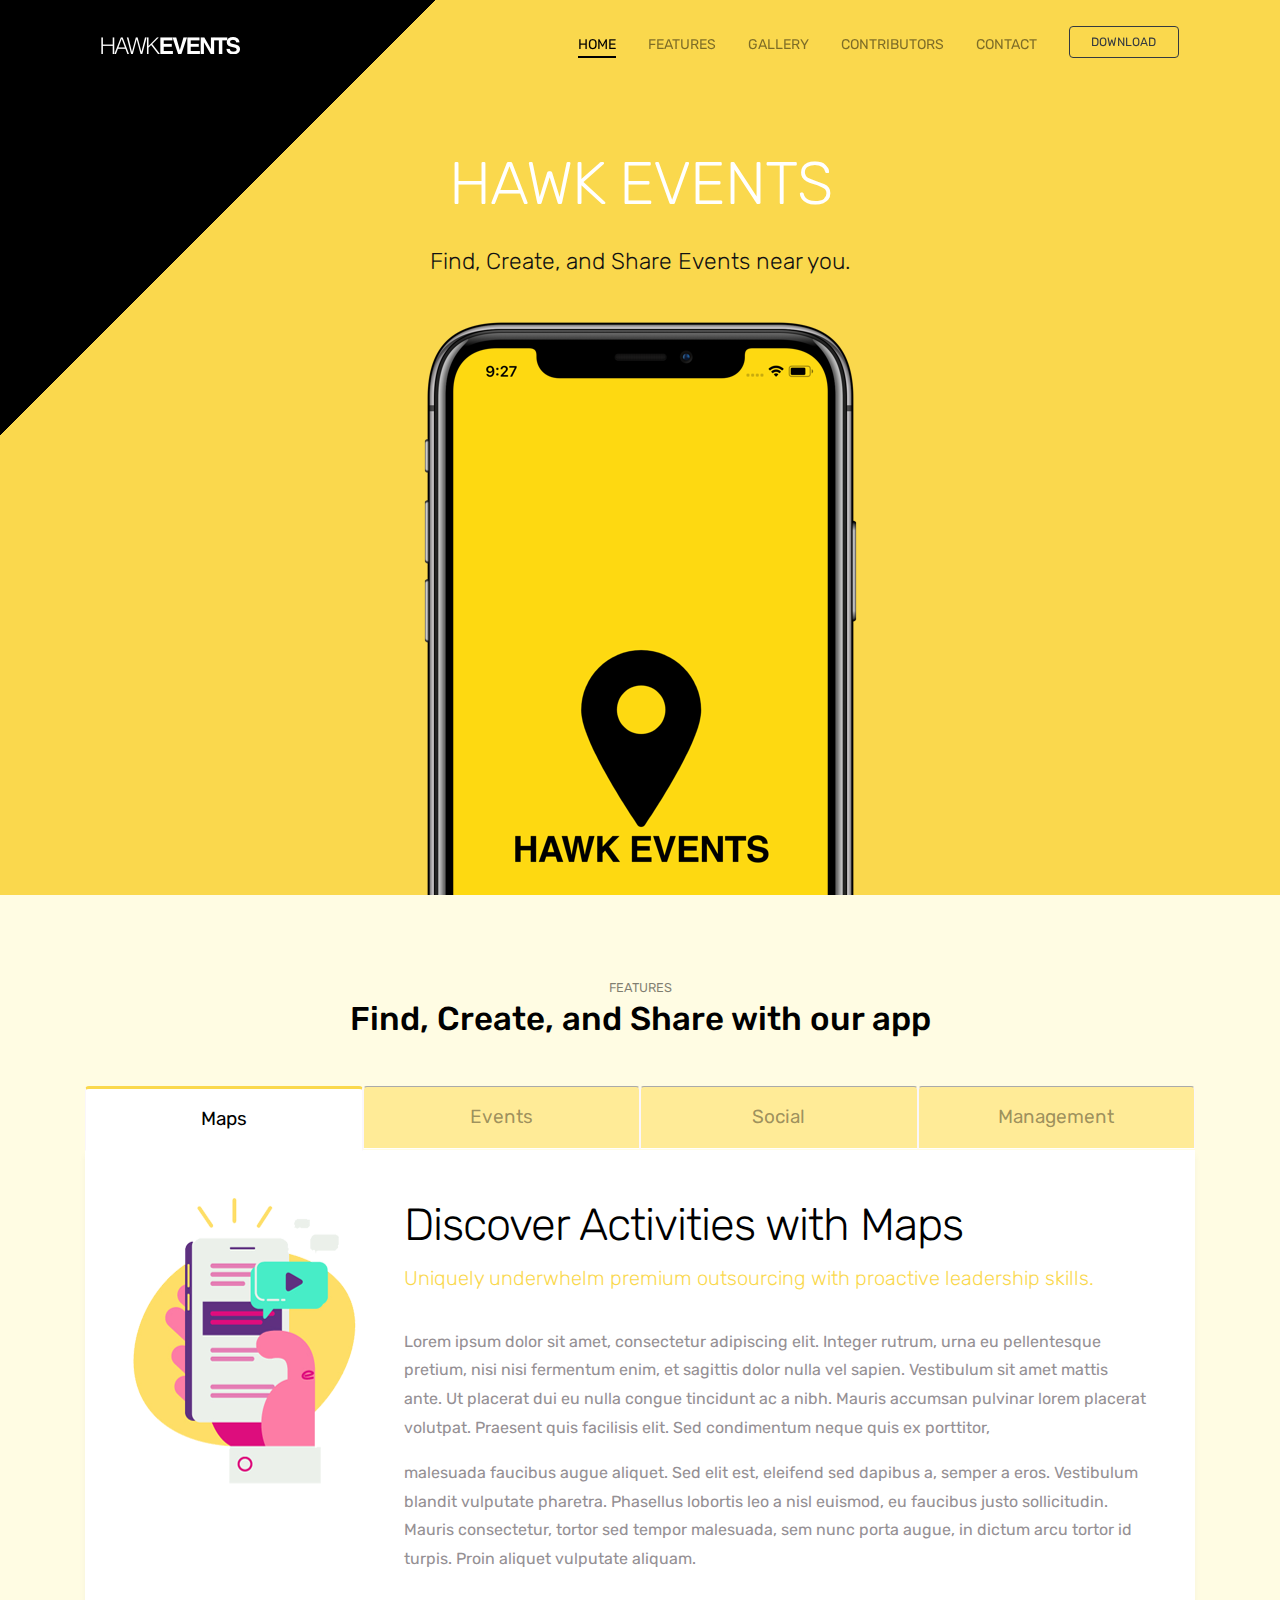
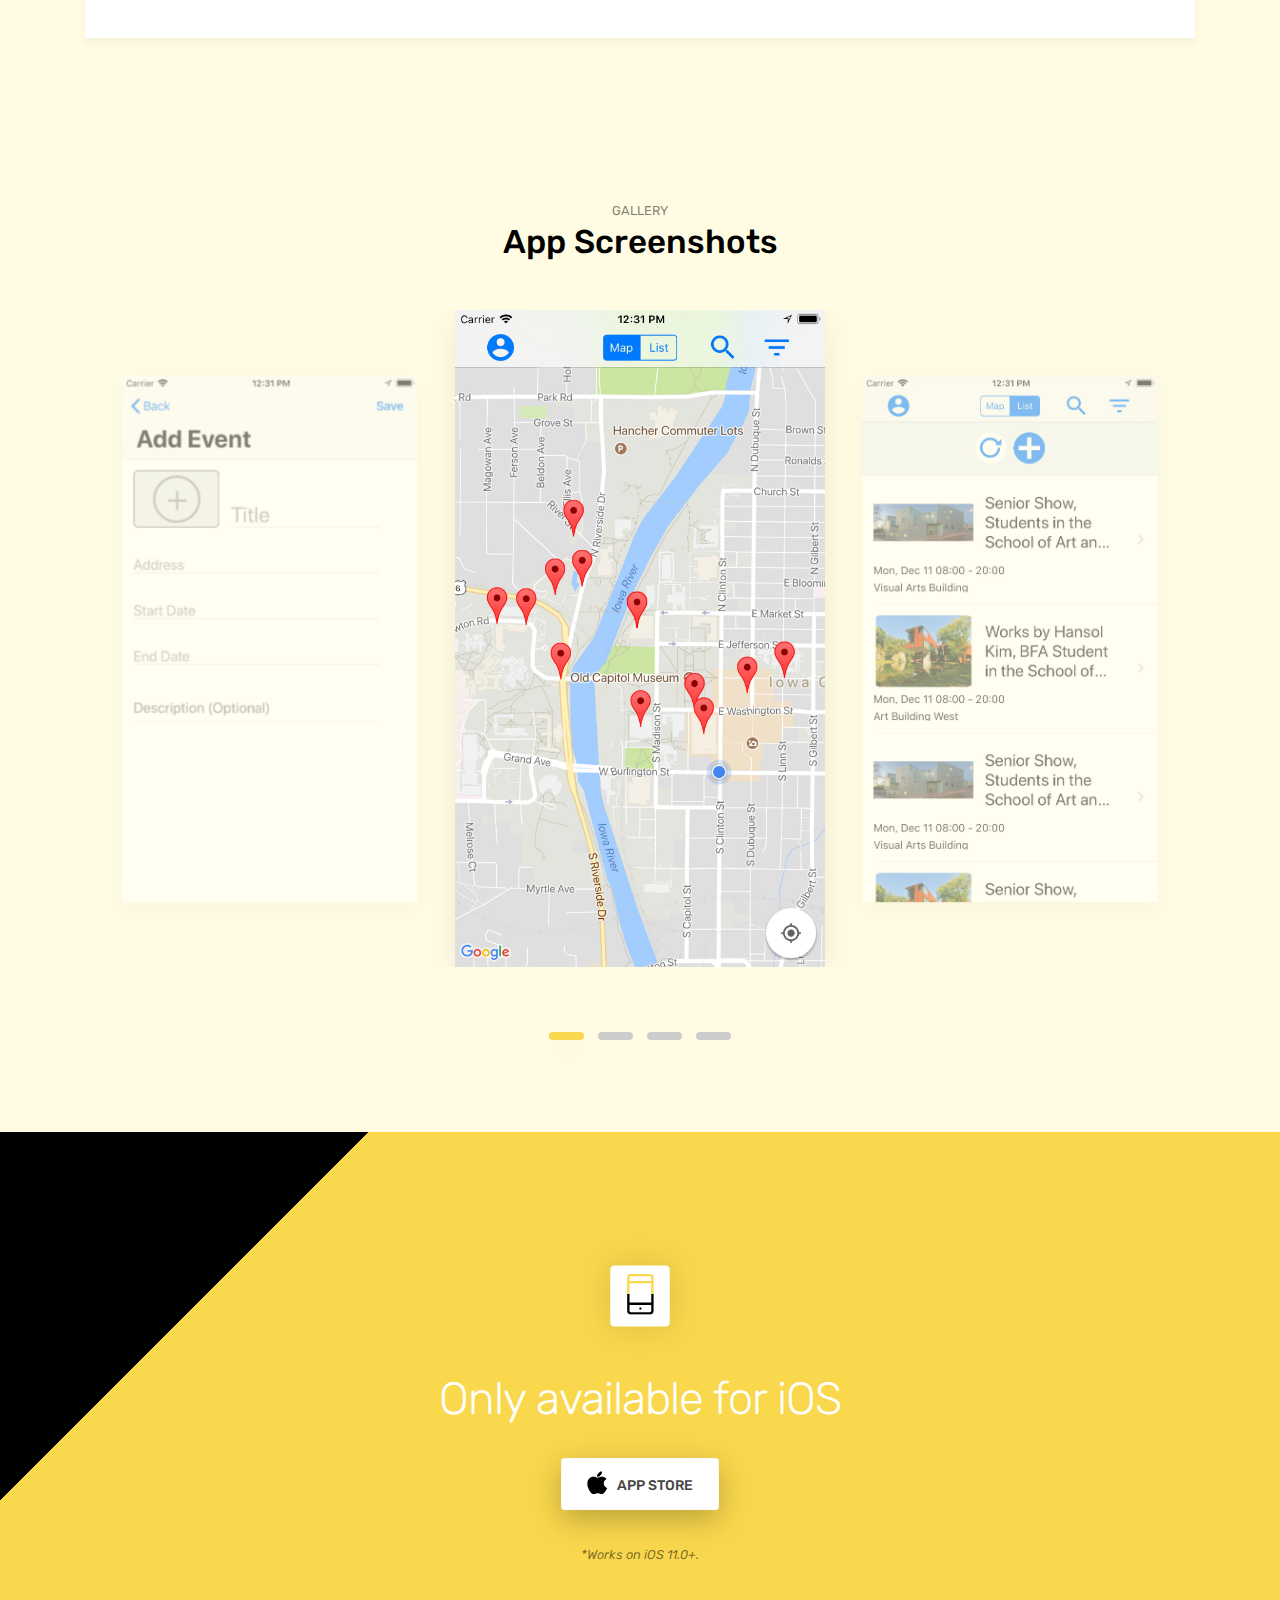
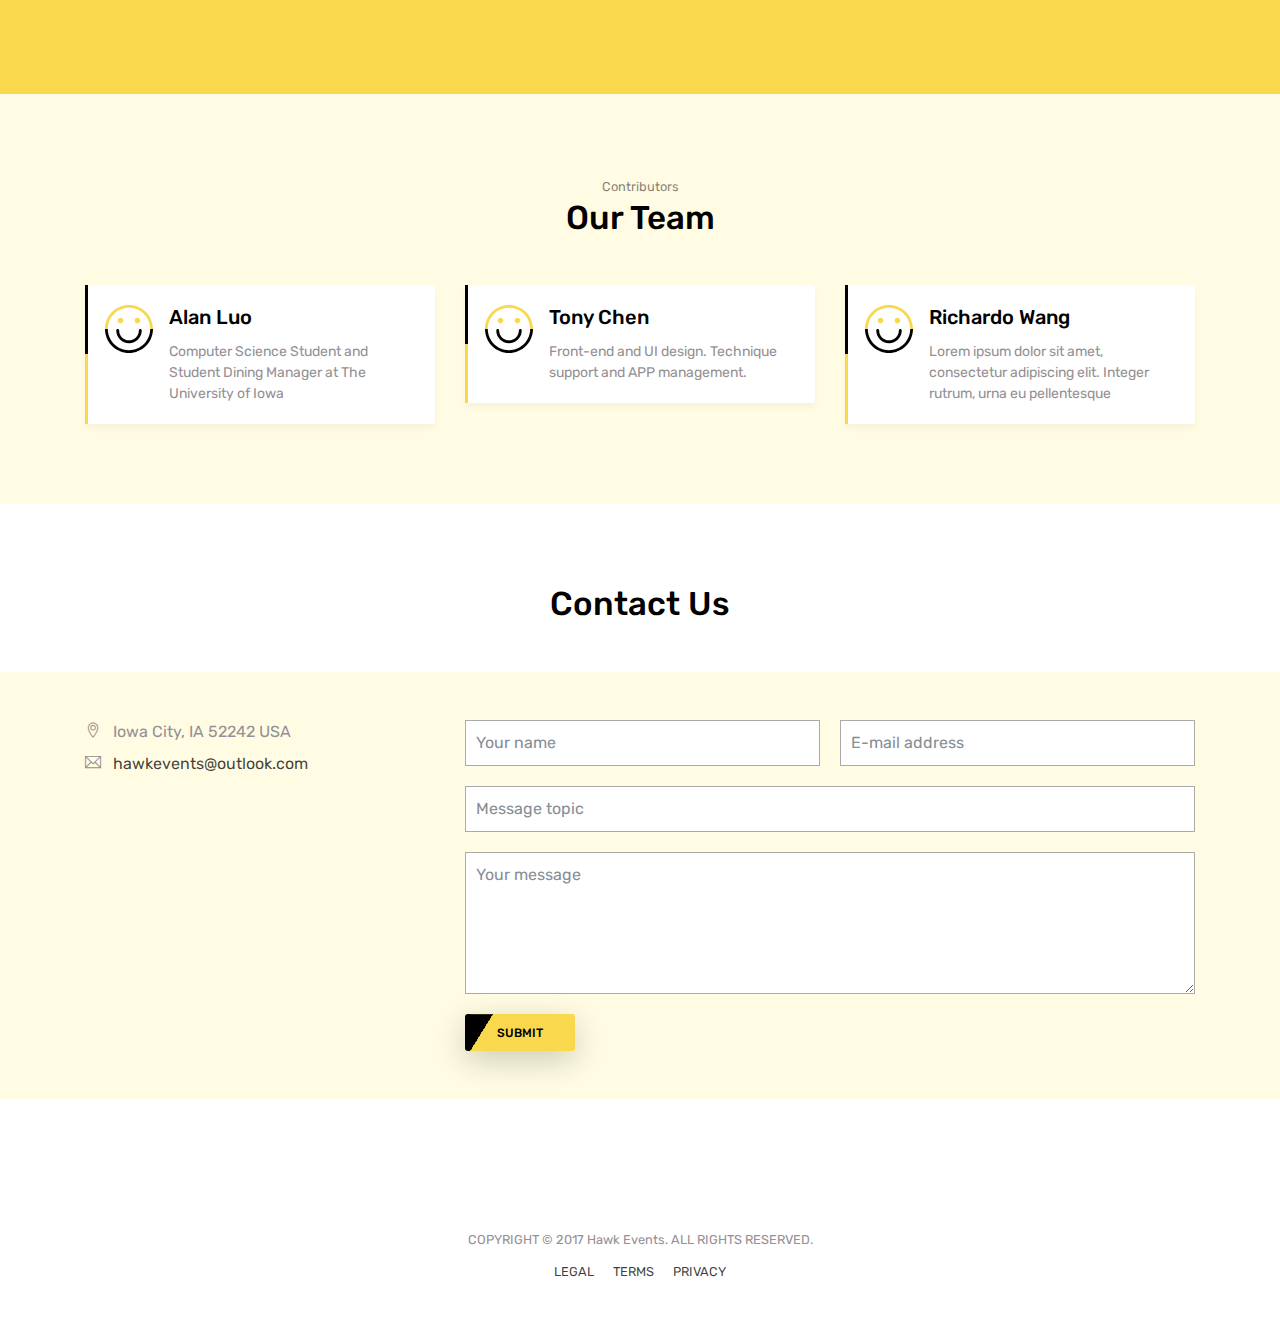
==== commit 4a16a8db: "Update page" ====
--- a/index.html
+++ b/index.html
@@ -270,7 +270,7 @@
                                 <div class="media-body">
                                     <h4 class="card-title">Tony Chen</h4>
                                     <p class="card-text">Front-end and UI design. 
-                                    technique support and APP management.</p>
+                                    Technique support and APP management.</p>
                                 </div>
                             </div>
                         </div>
@@ -313,7 +313,7 @@
                     <p class="mb-2"> <span class="ti-location-pin mr-2"></span> Iowa City, IA 52242 USA</p>
                     <div class=" d-block d-sm-inline-block">
                         <p class="mb-2">
-                            <span class="ti-email mr-2"></span> <a class="mr-4" href="mailto:support@mobileapp.com">hawkevents@outlook.com</a>
+                            <span class="ti-email mr-2"></span> <a class="mr-4" href="mailto:hawkevents@outlook.com">hawkevents@outlook.com</a>
                         </p>
                     </div>
                 </div>
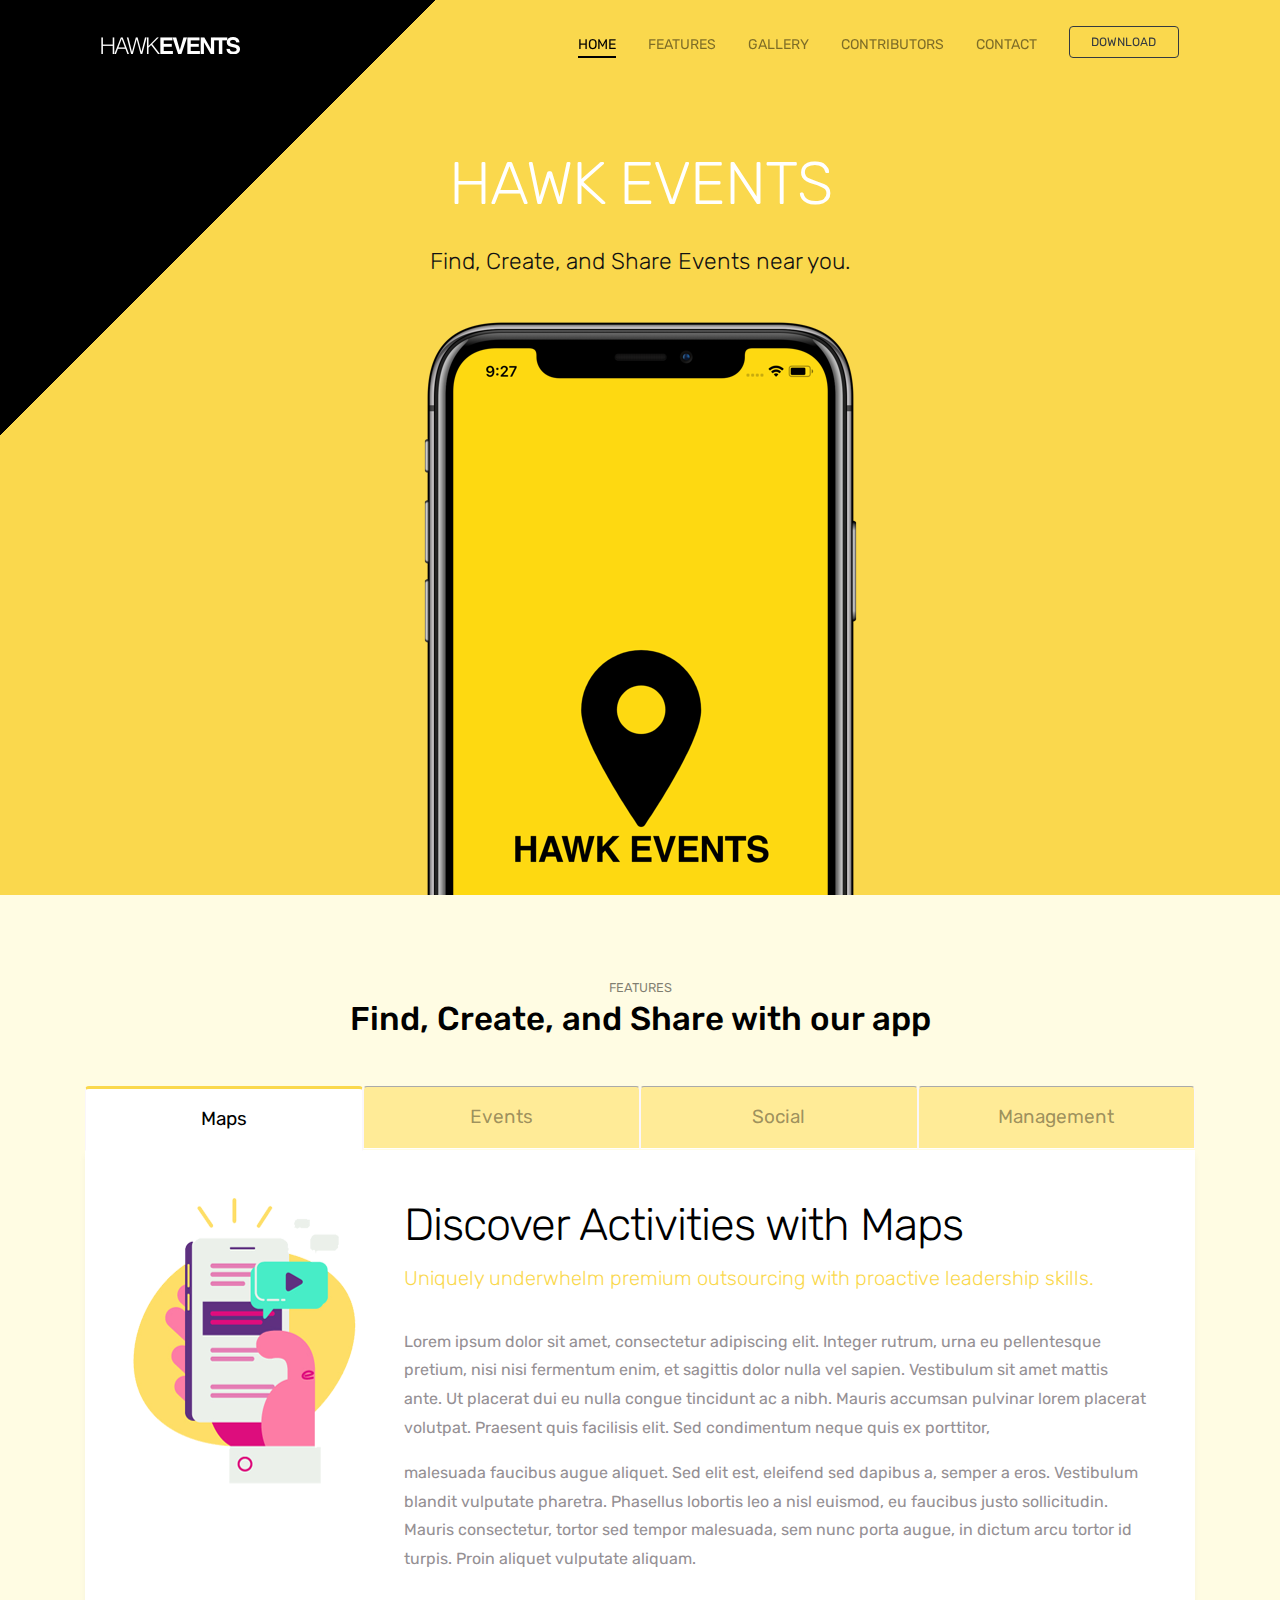
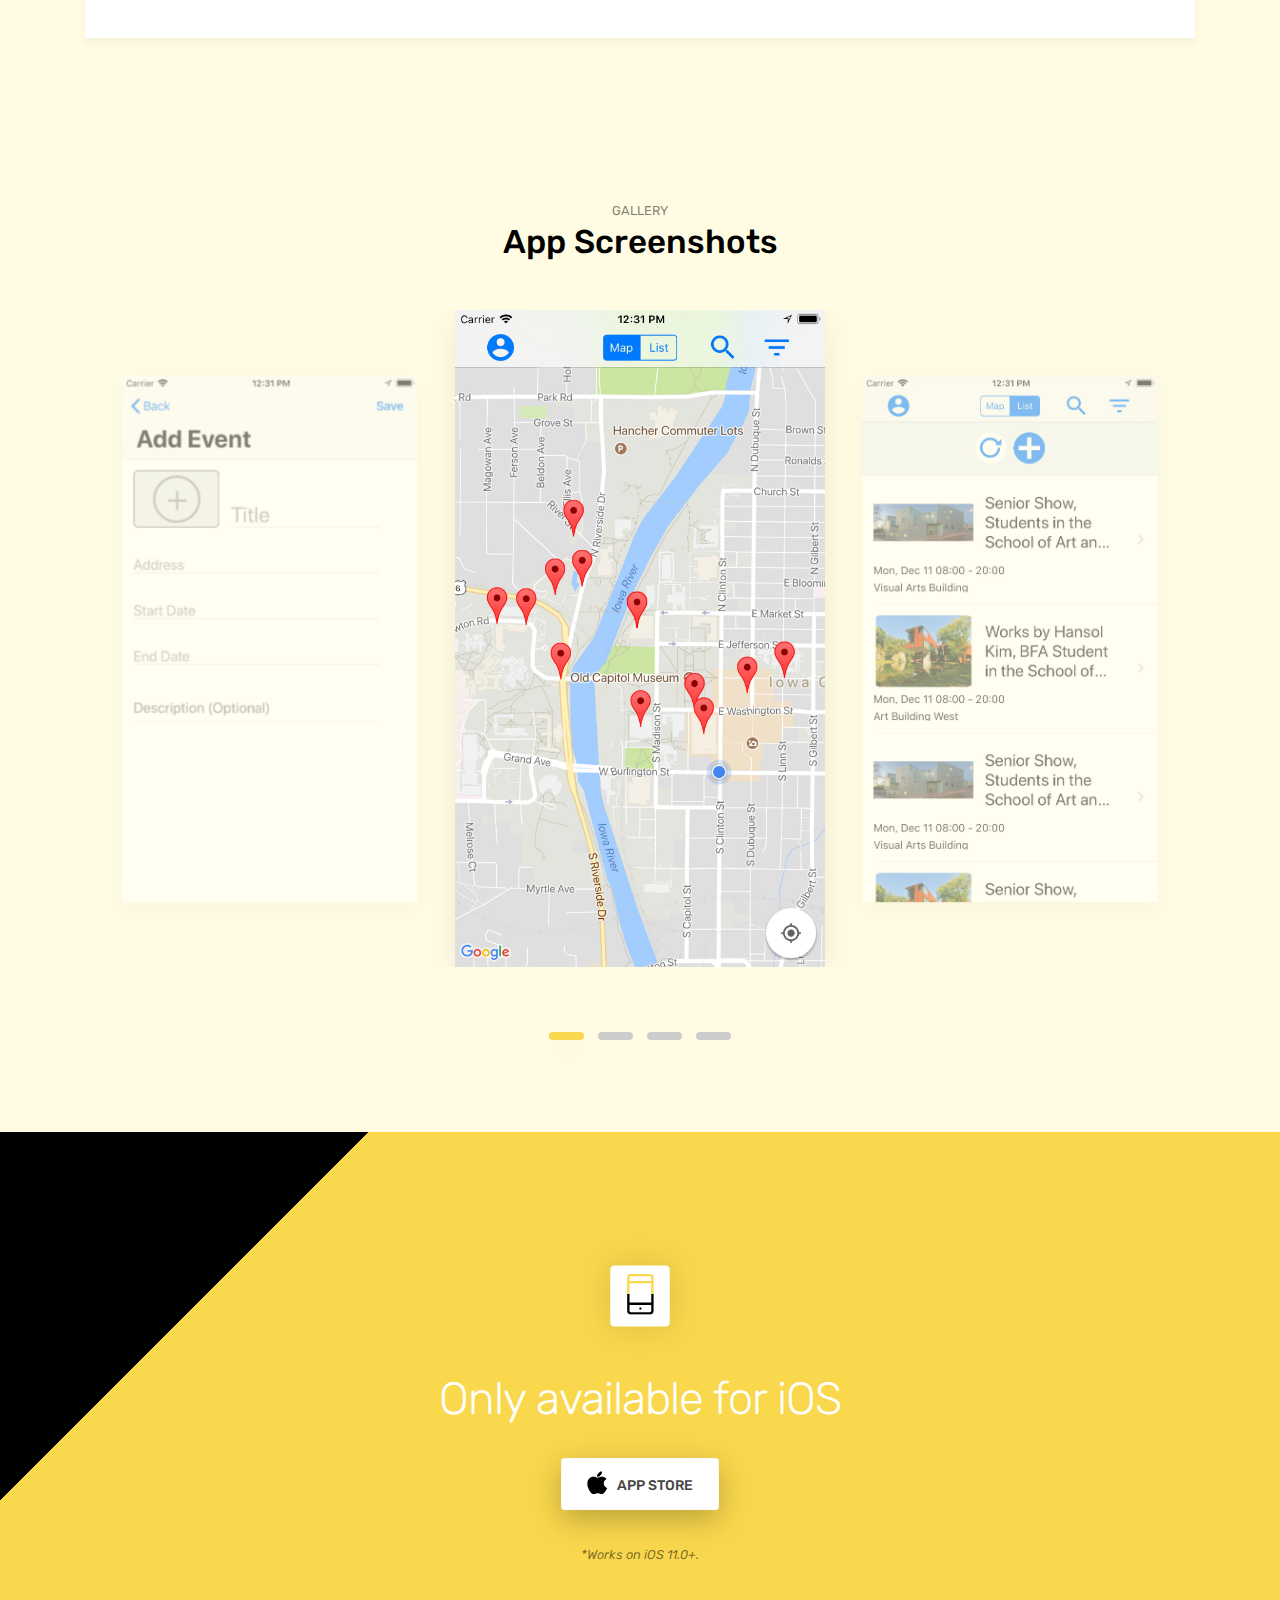
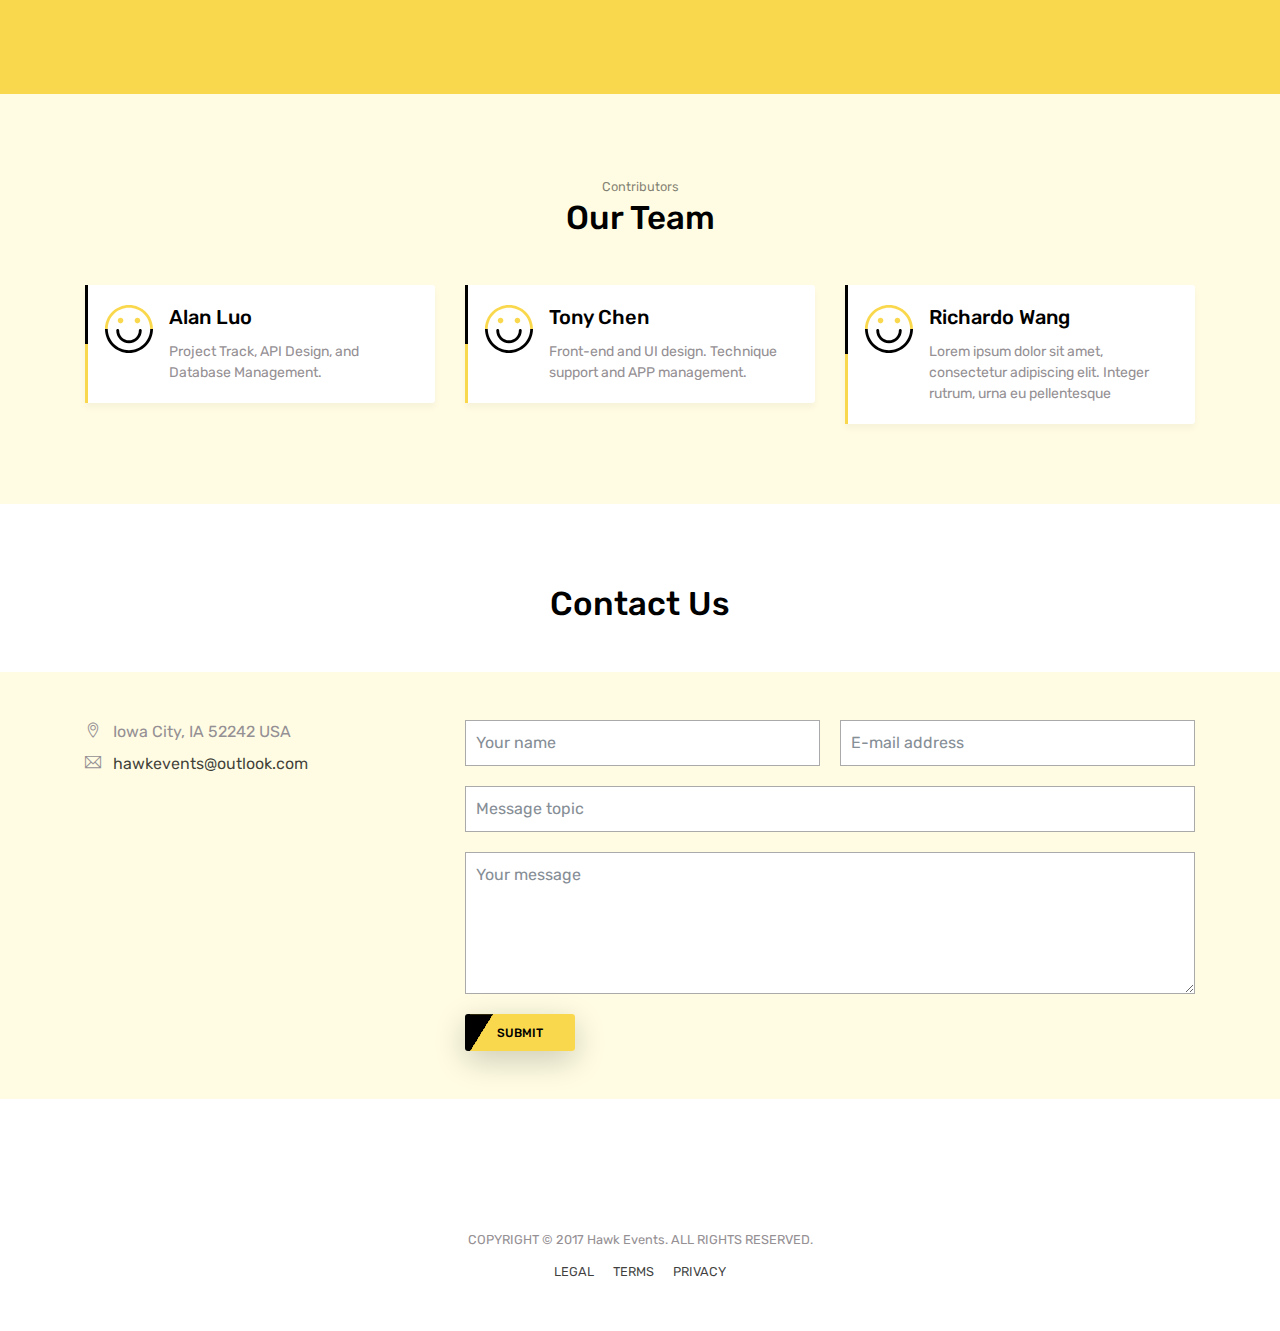
==== commit ed9404f0: "Changed Description for Alan" ====
--- a/index.html
+++ b/index.html
@@ -254,7 +254,7 @@
                                 <span class="ti-face-smile gradient-fill ti-3x mr-3"></span>
                                 <div class="media-body">
                                     <h4 class="card-title">Alan Luo</h4>
-                                    <p class="card-text">Computer Science Student and Student Dining Manager at The University of Iowa</p>
+                                    <p class="card-text">Project Track, API Design, and Database Management.</p>
                                 </div>
                             </div>
                         </div>
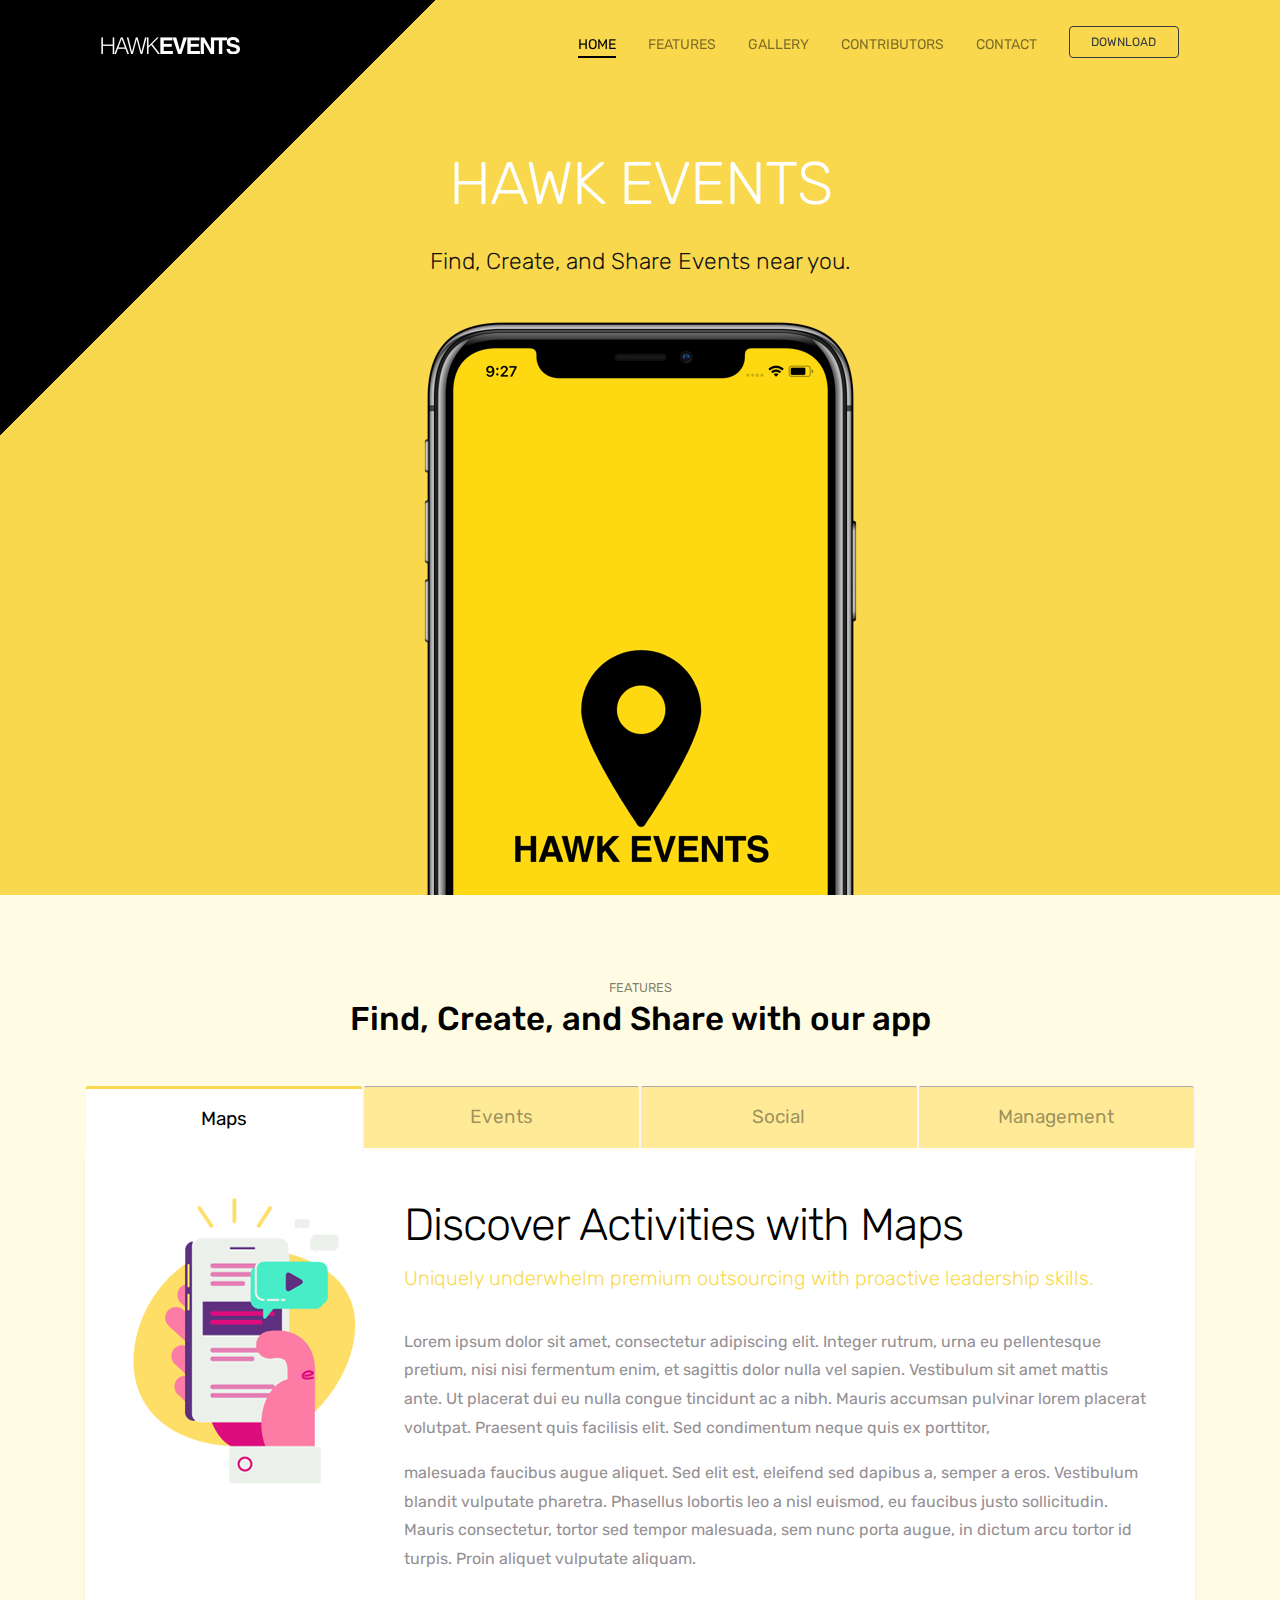
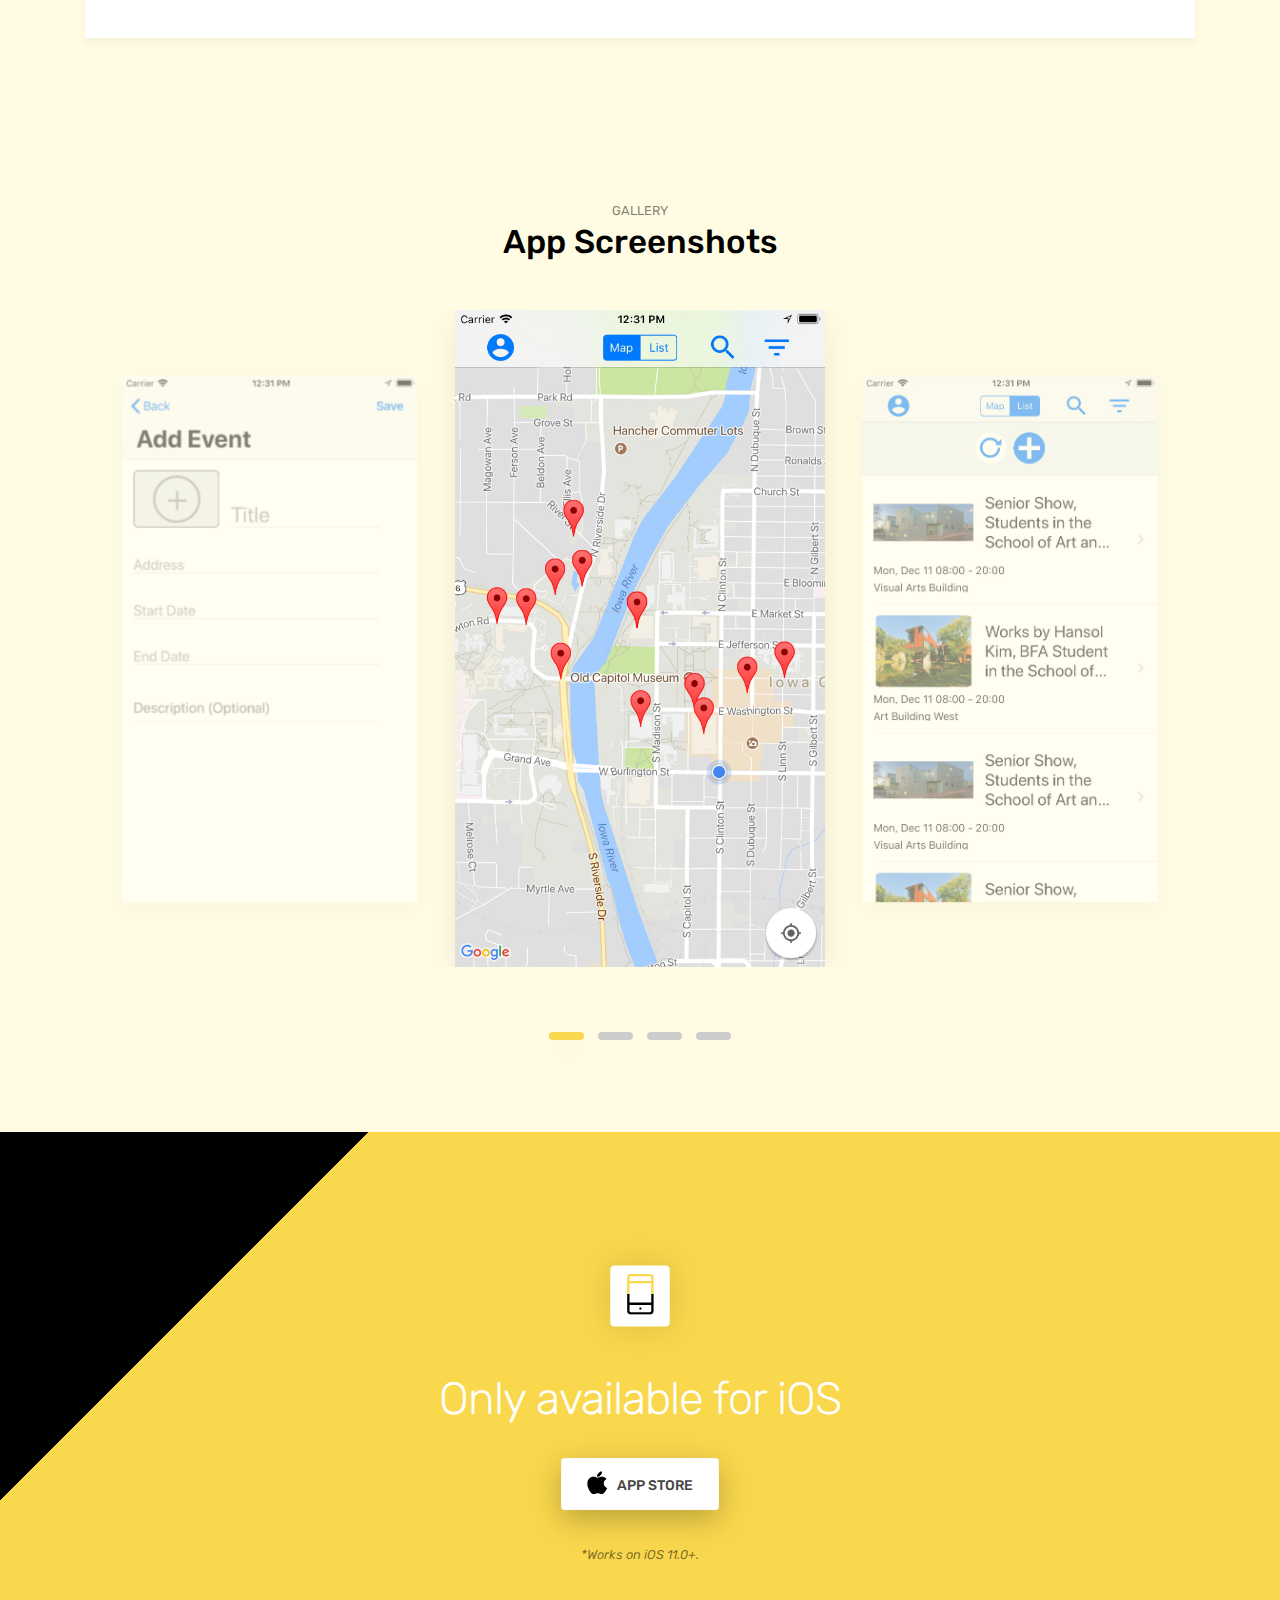
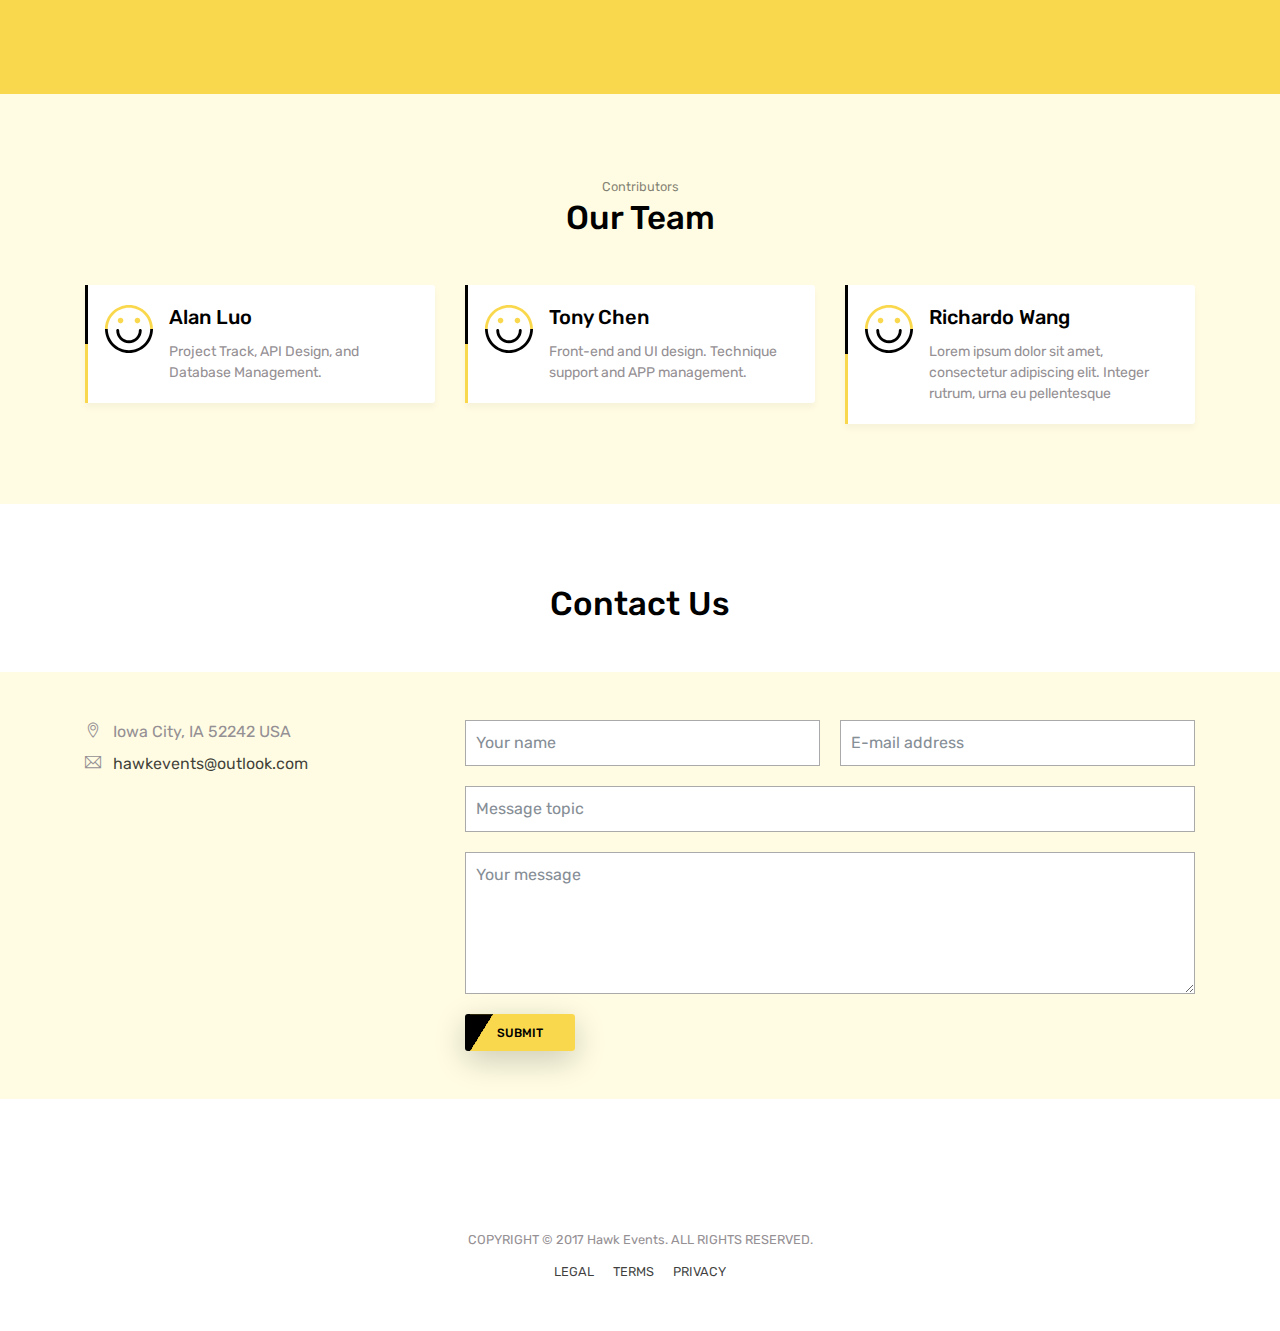
==== commit a8ab6aa6: "Removed Ping Code" ====
--- a/index.html
+++ b/index.html
@@ -367,10 +367,6 @@
 
     gtag('config', 'UA-111613340-1');
 
-    $("input, textarea").change(function(){
-        $.ajax('https://iltc-php-mail-sender.herokuapp.com/ping.php');
-    });
-
     var recaptchaVerified = false;
     $('form').submit(function() {
         if (recaptchaVerified) {
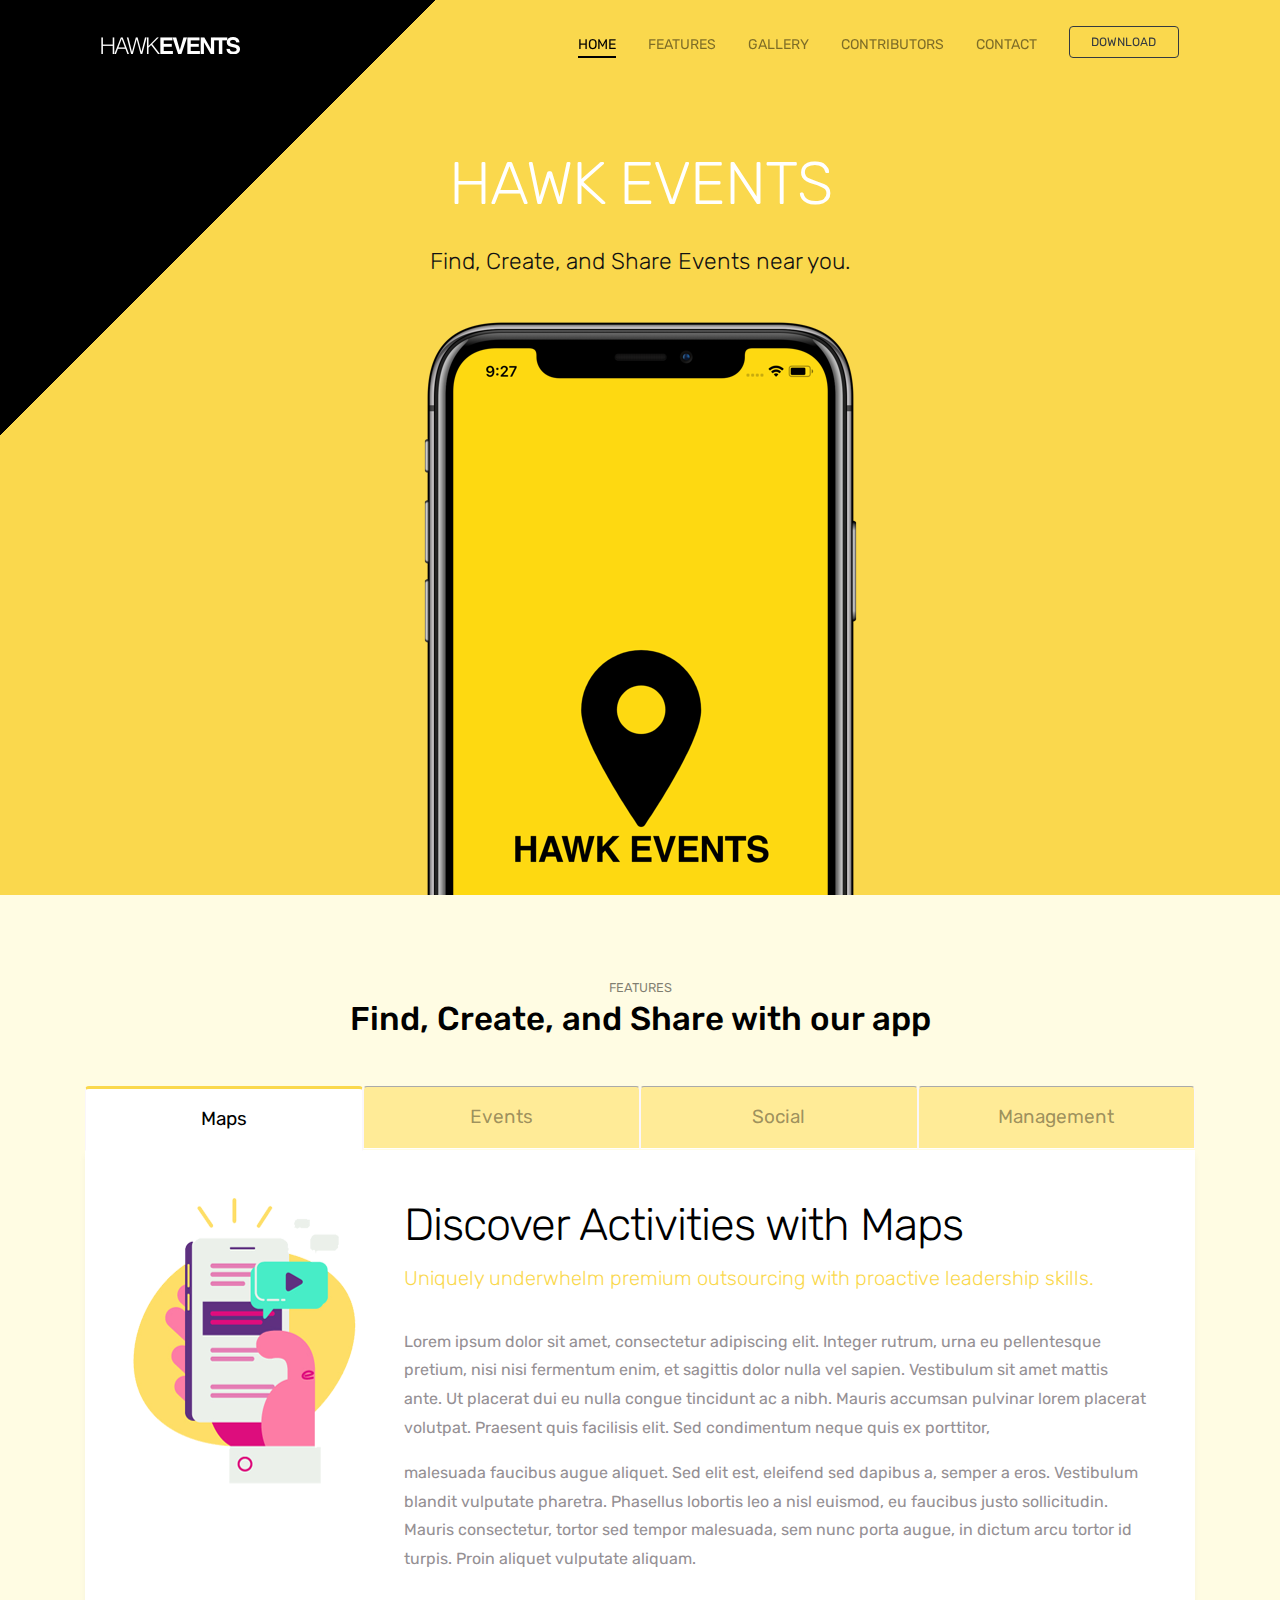
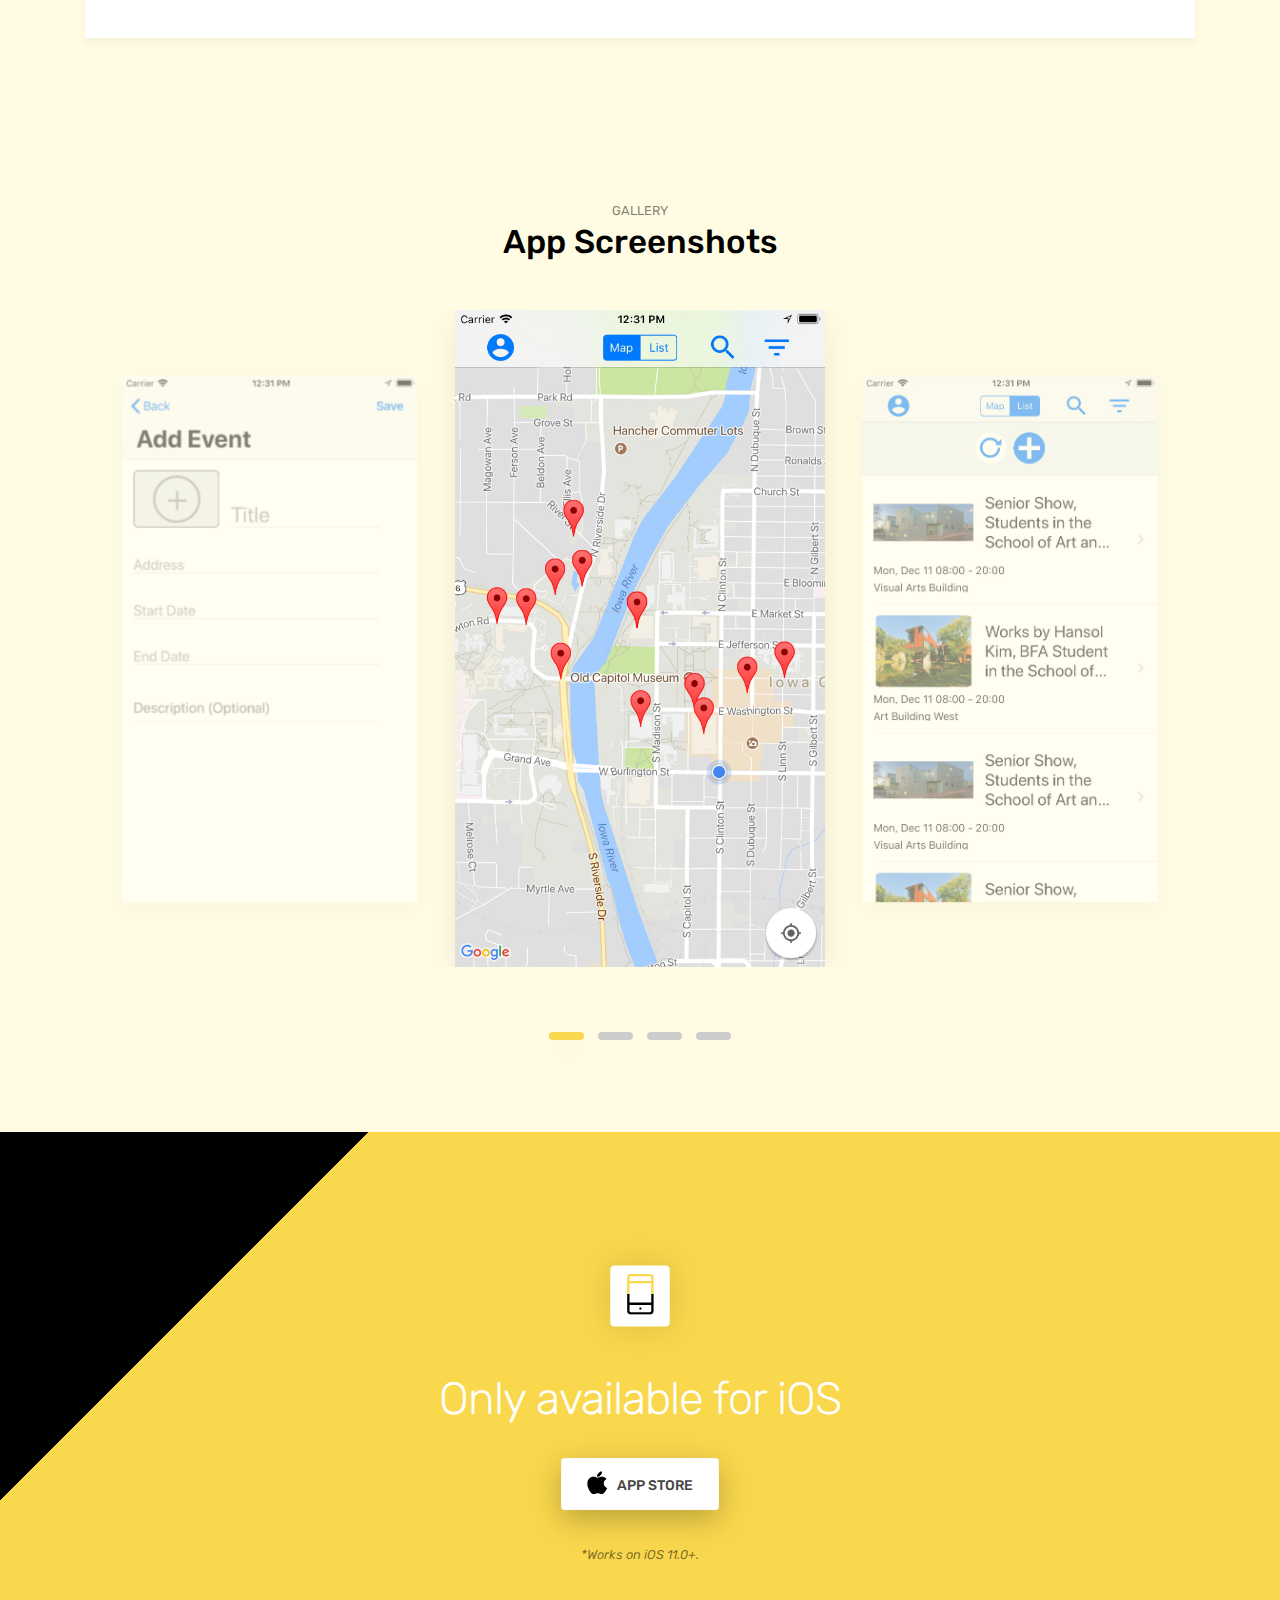
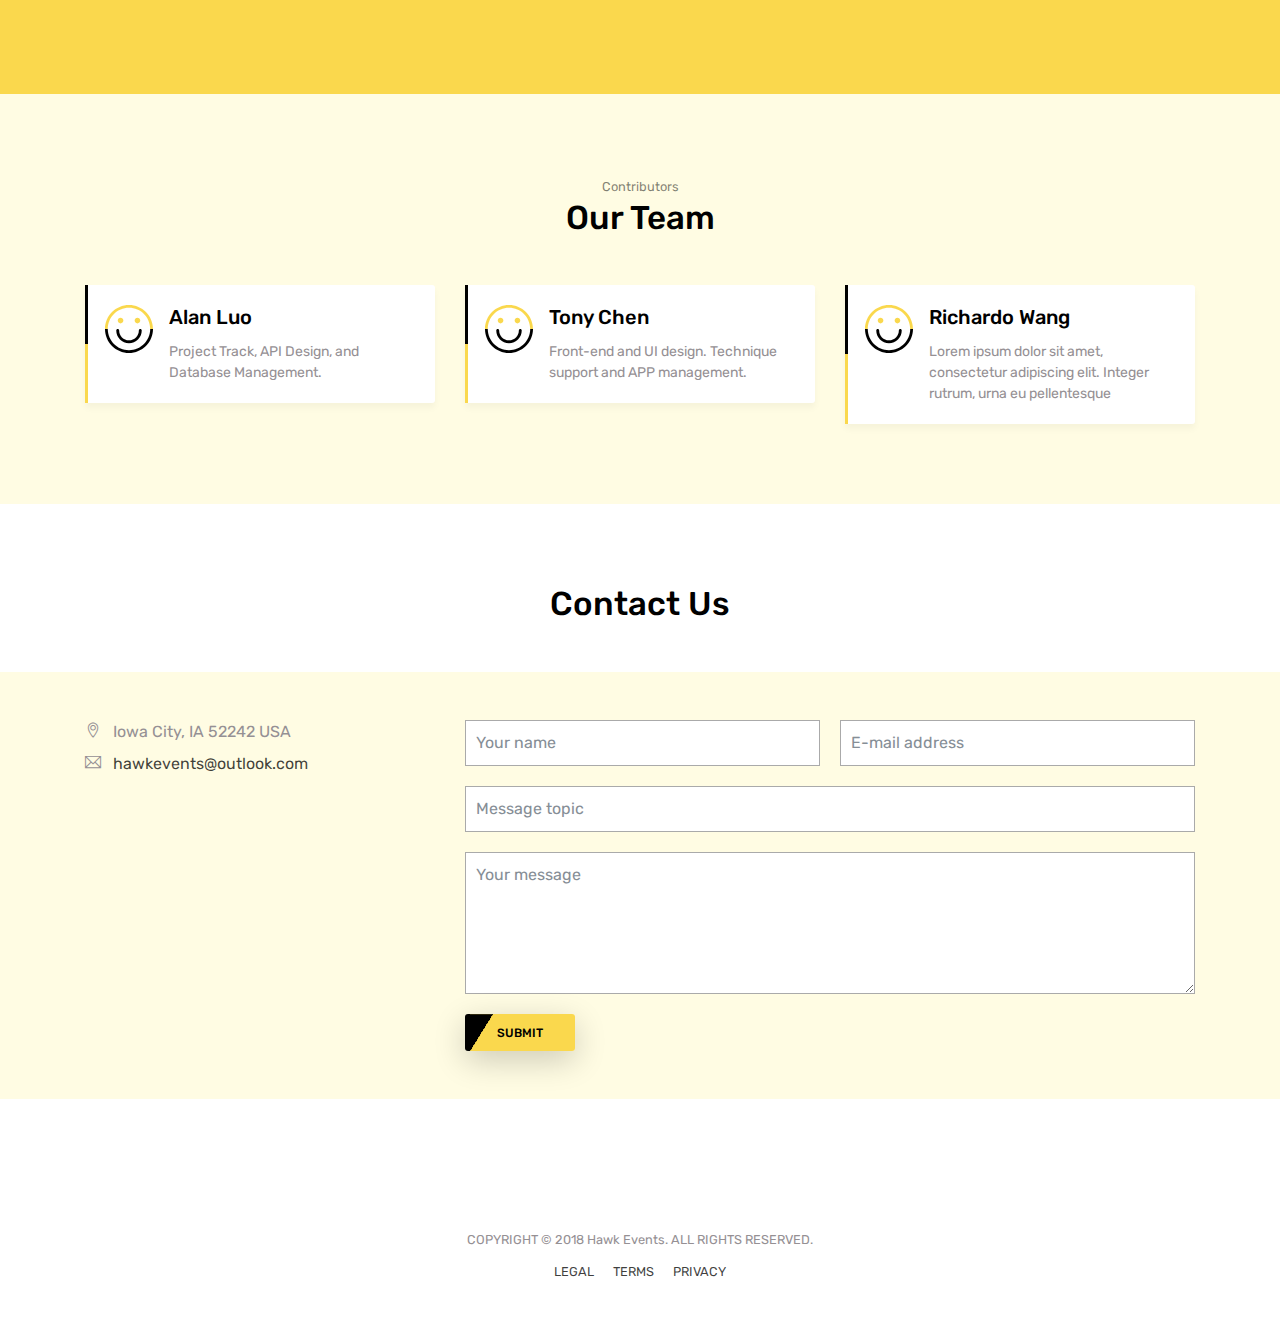
==== commit 53066b8b: "Changed Copyright Year" ====
--- a/index.html
+++ b/index.html
@@ -340,7 +340,7 @@
 </div>
 <!-- // end .section -->
 <footer class="my-5 text-center">
-    <p class="mb-2"><small>COPYRIGHT © 2017 Hawk Events. ALL RIGHTS RESERVED. </small></p>
+    <p class="mb-2"><small>COPYRIGHT © 2018 Hawk Events. ALL RIGHTS RESERVED. </small></p>
 
     <small>
         <a href="#" class="m-2">LEGAL</a>
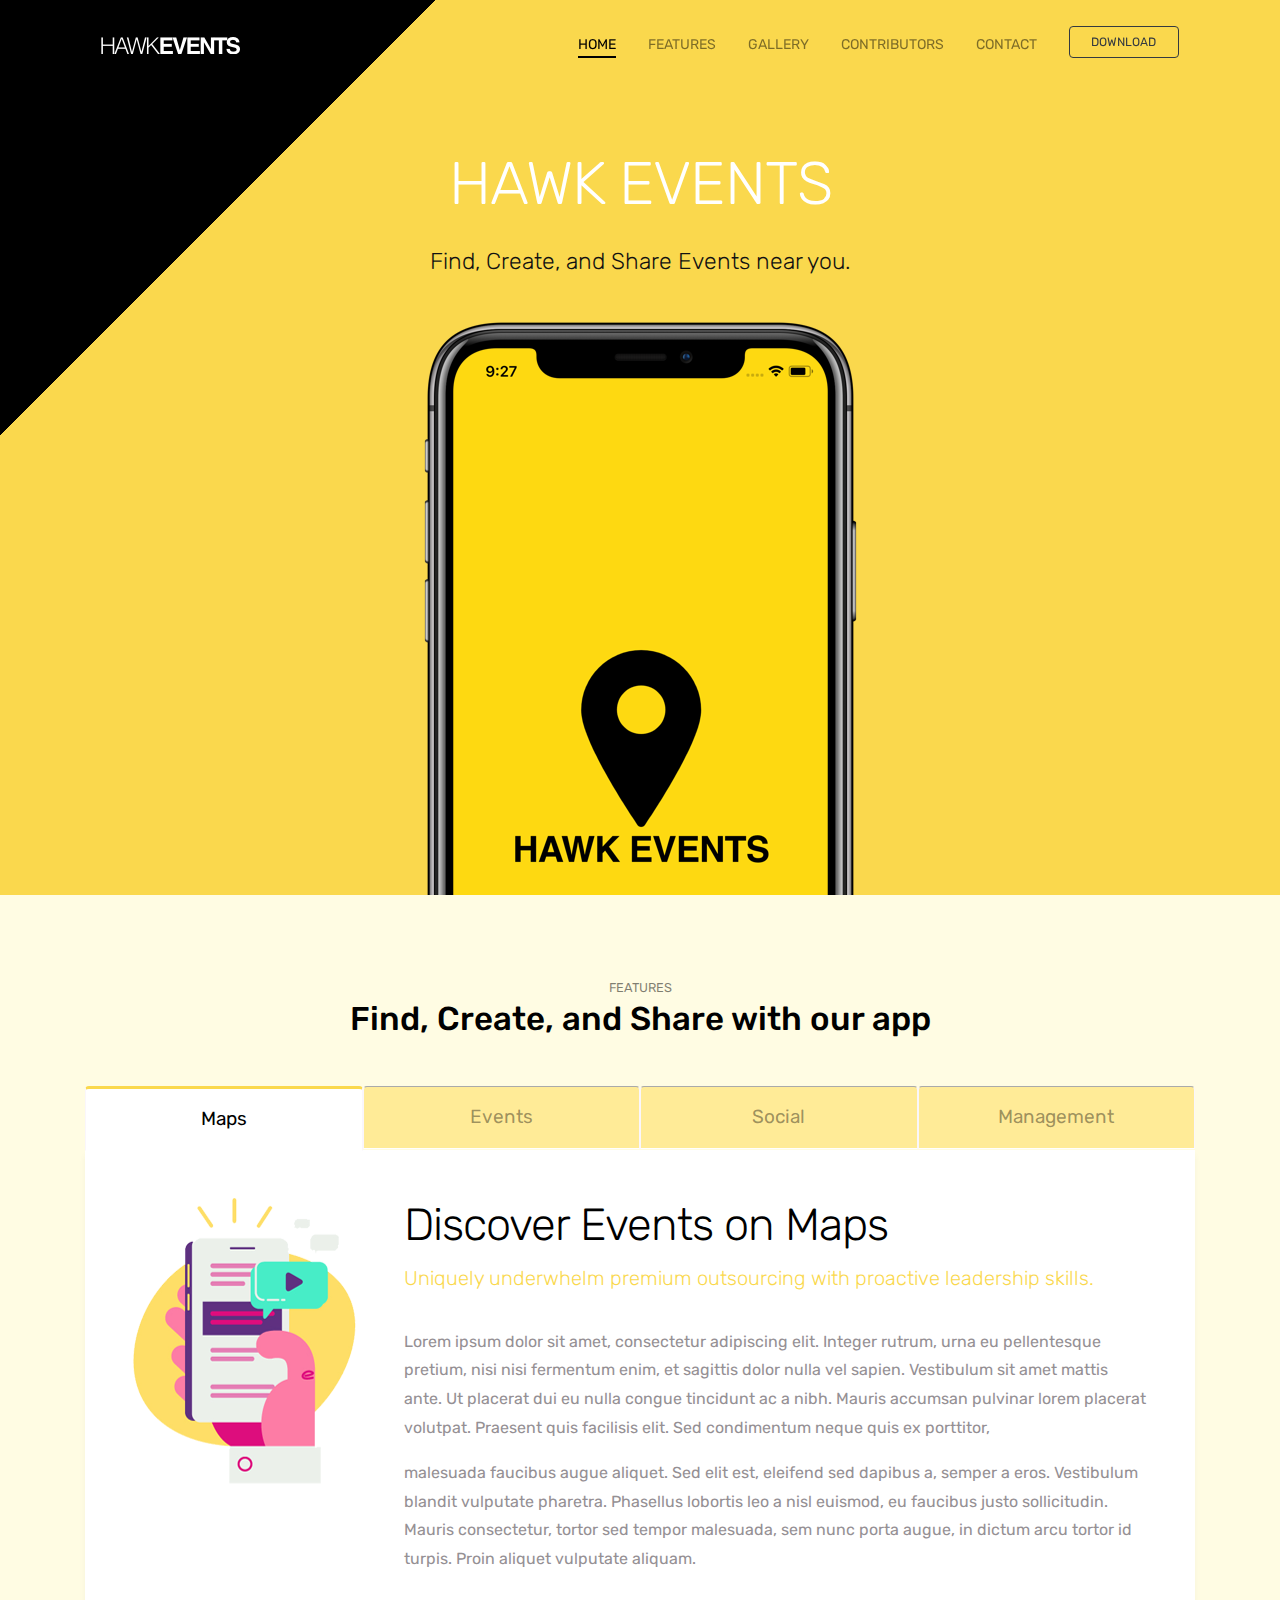
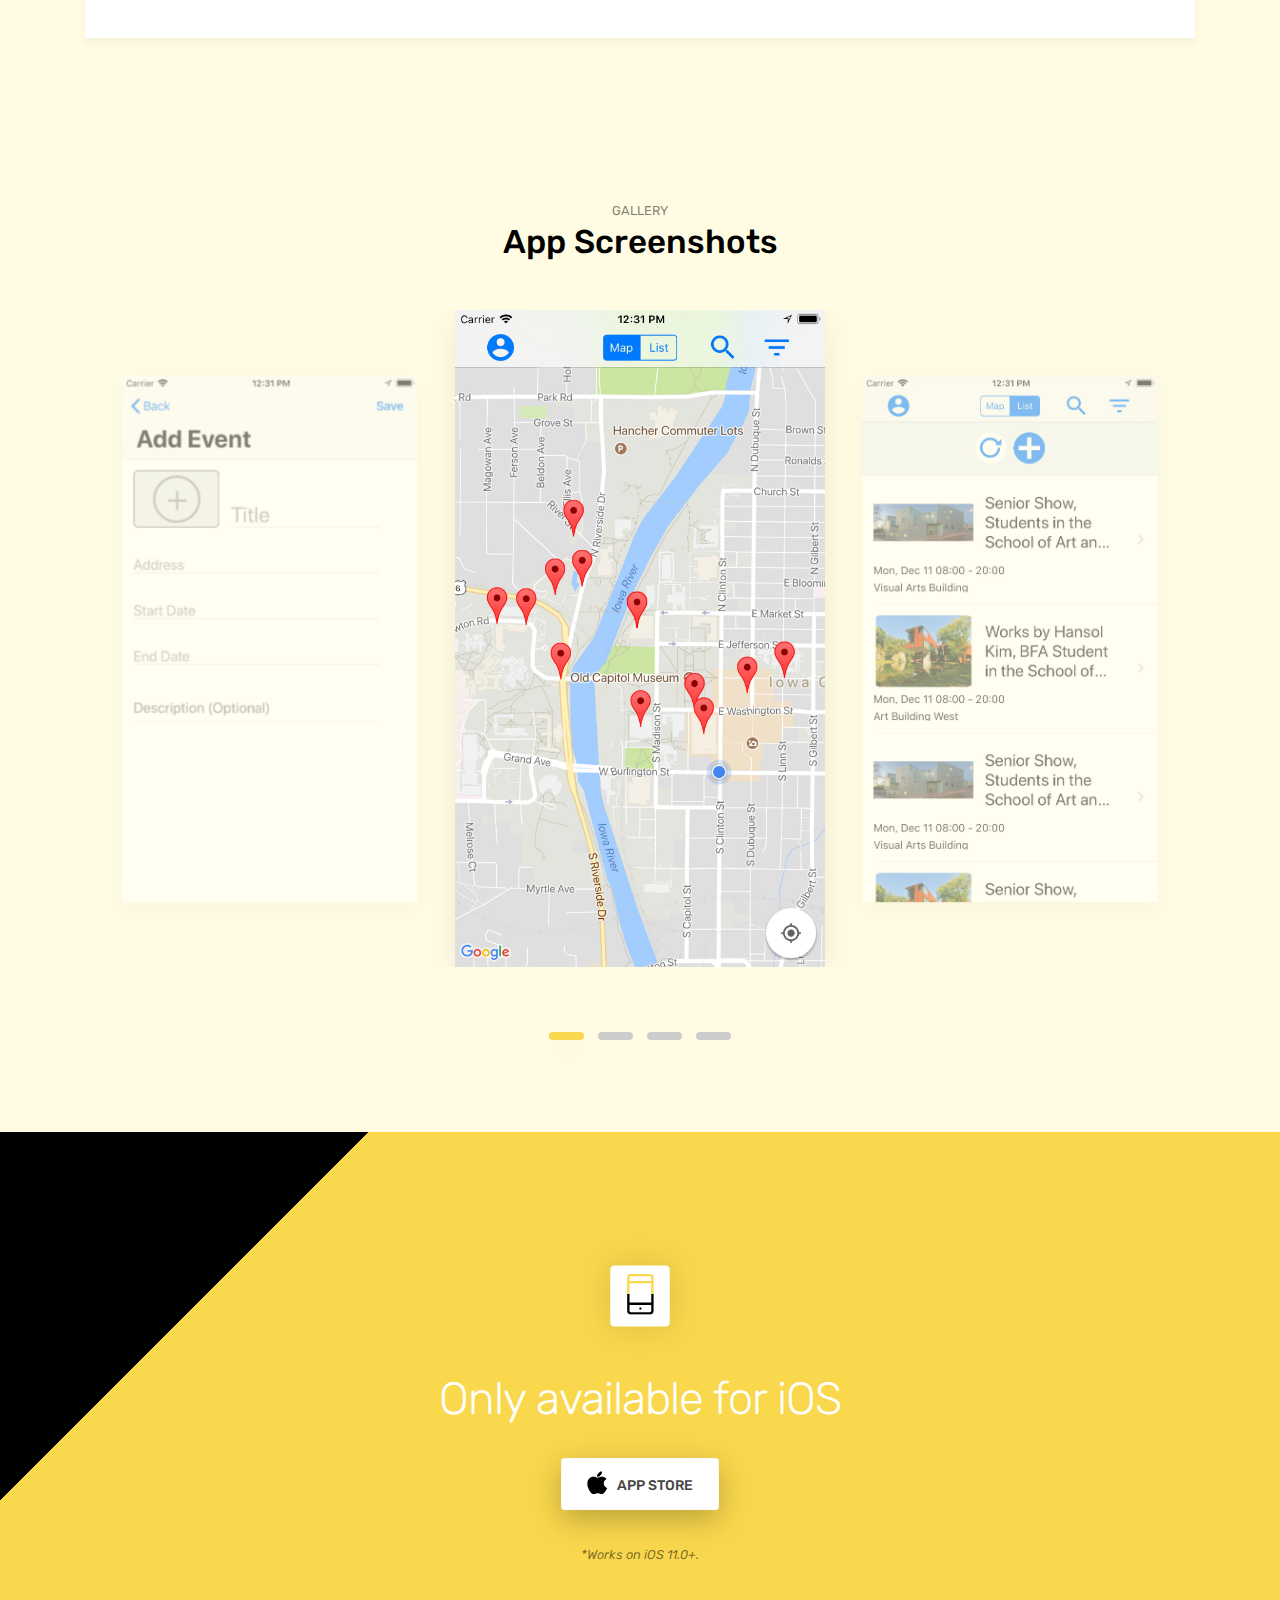
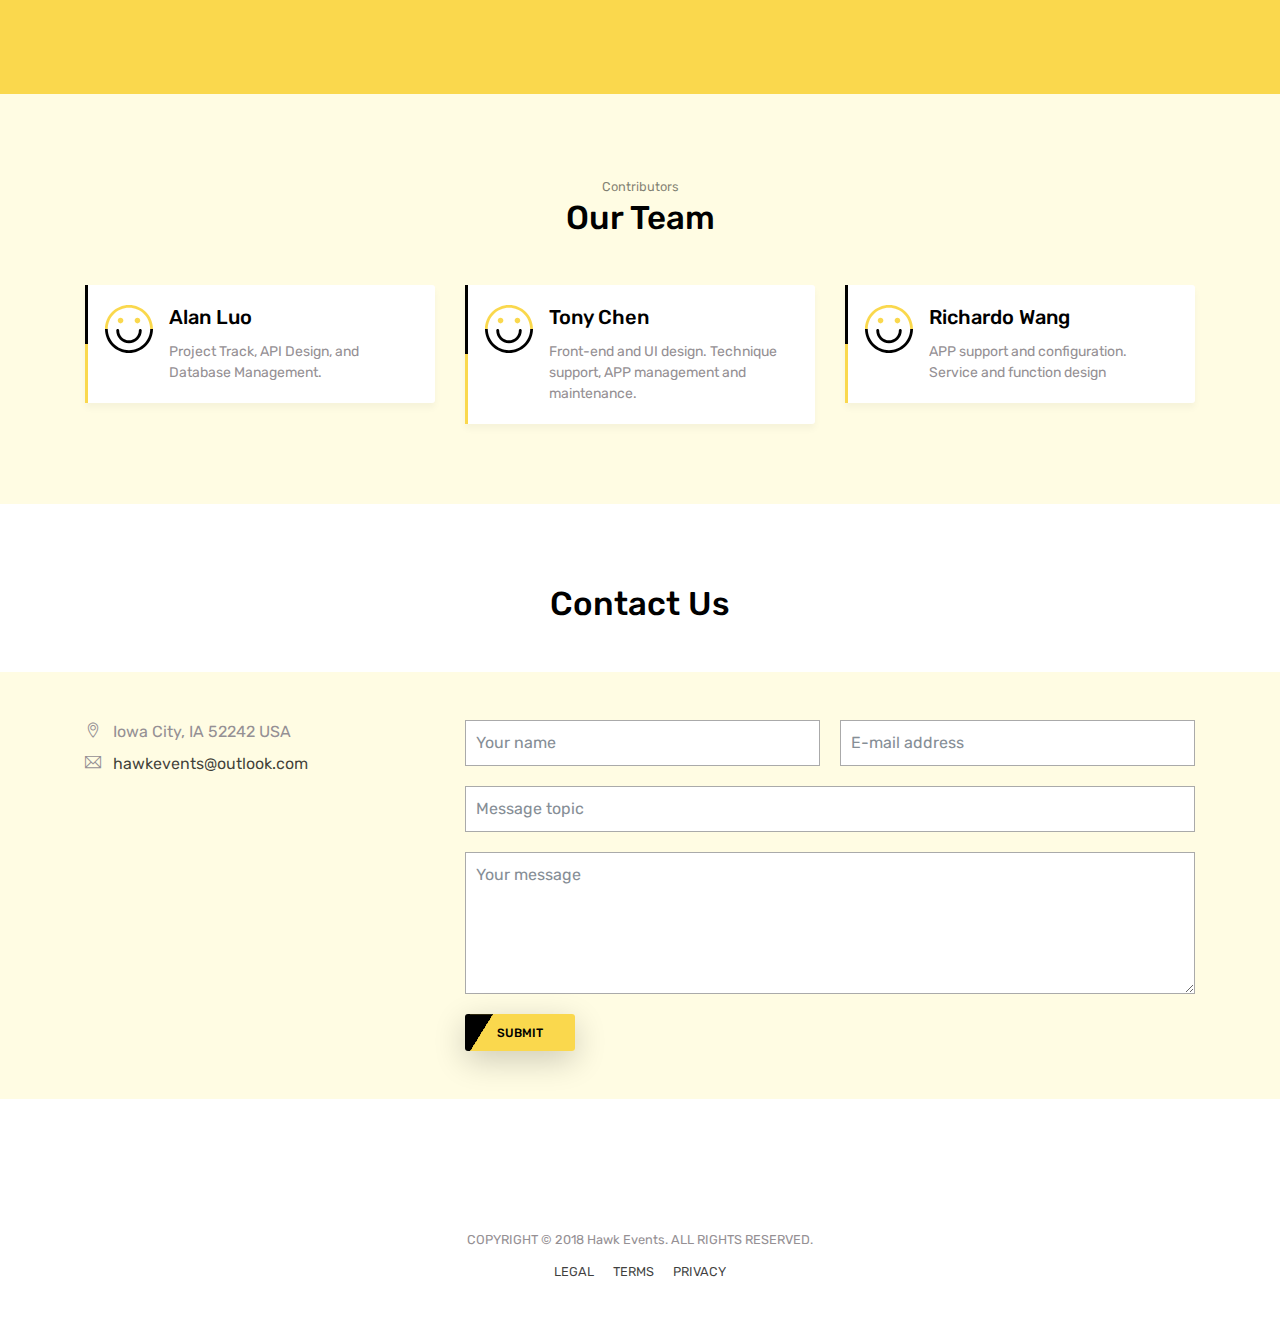
==== commit 69853f23: "Add developer description" ====
--- a/index.html
+++ b/index.html
@@ -110,7 +110,7 @@
                     <img src="images/graphic.png" alt="graphic" class="img-fluid rounded align-self-start mr-lg-5 mb-5 mb-lg-0">
                     <div>
 
-                        <h2>Discover Activities with Maps</h2>
+                        <h2>Discover Events on Maps</h2>
                         <p class="lead">Uniquely underwhelm premium outsourcing with proactive leadership skills. </p>
                         <p>Lorem ipsum dolor sit amet, consectetur adipiscing elit. Integer rutrum, urna eu pellentesque pretium, nisi nisi fermentum enim, et sagittis dolor nulla vel sapien. Vestibulum sit amet mattis ante. Ut placerat dui eu nulla
                             congue tincidunt ac a nibh. Mauris accumsan pulvinar lorem placerat volutpat. Praesent quis facilisis elit. Sed condimentum neque quis ex porttitor,
@@ -270,7 +270,7 @@
                                 <div class="media-body">
                                     <h4 class="card-title">Tony Chen</h4>
                                     <p class="card-text">Front-end and UI design. 
-                                    Technique support and APP management.</p>
+                                    Technique support, APP management and maintenance.</p>
                                 </div>
                             </div>
                         </div>
@@ -285,7 +285,7 @@
                                 <span class="ti-face-smile gradient-fill ti-3x mr-3"></span>
                                 <div class="media-body">
                                     <h4 class="card-title">Richardo Wang</h4>
-                                    <p class="card-text">Lorem ipsum dolor sit amet, consectetur adipiscing elit. Integer rutrum, urna eu pellentesque </p>
+                                    <p class="card-text">APP support and configuration. Service and function design</p>
                                 </div>
                             </div>
                         </div>
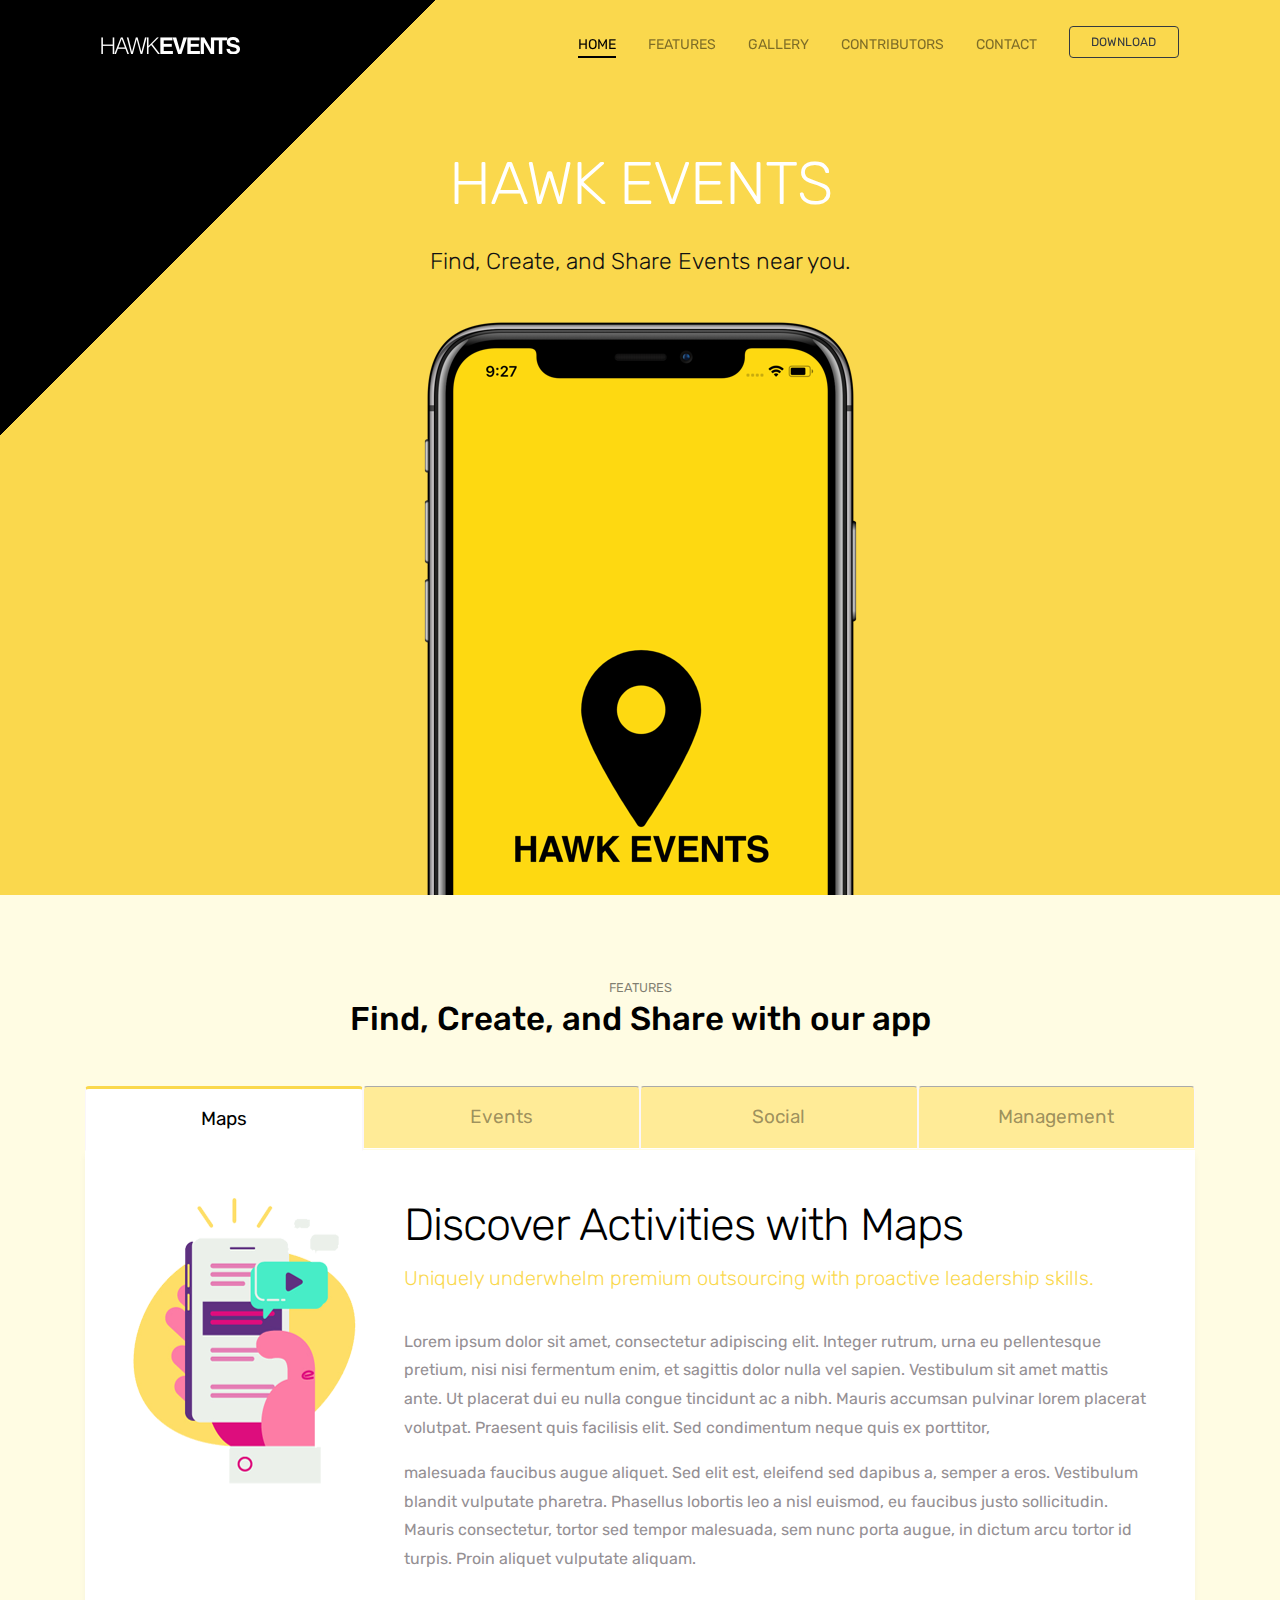
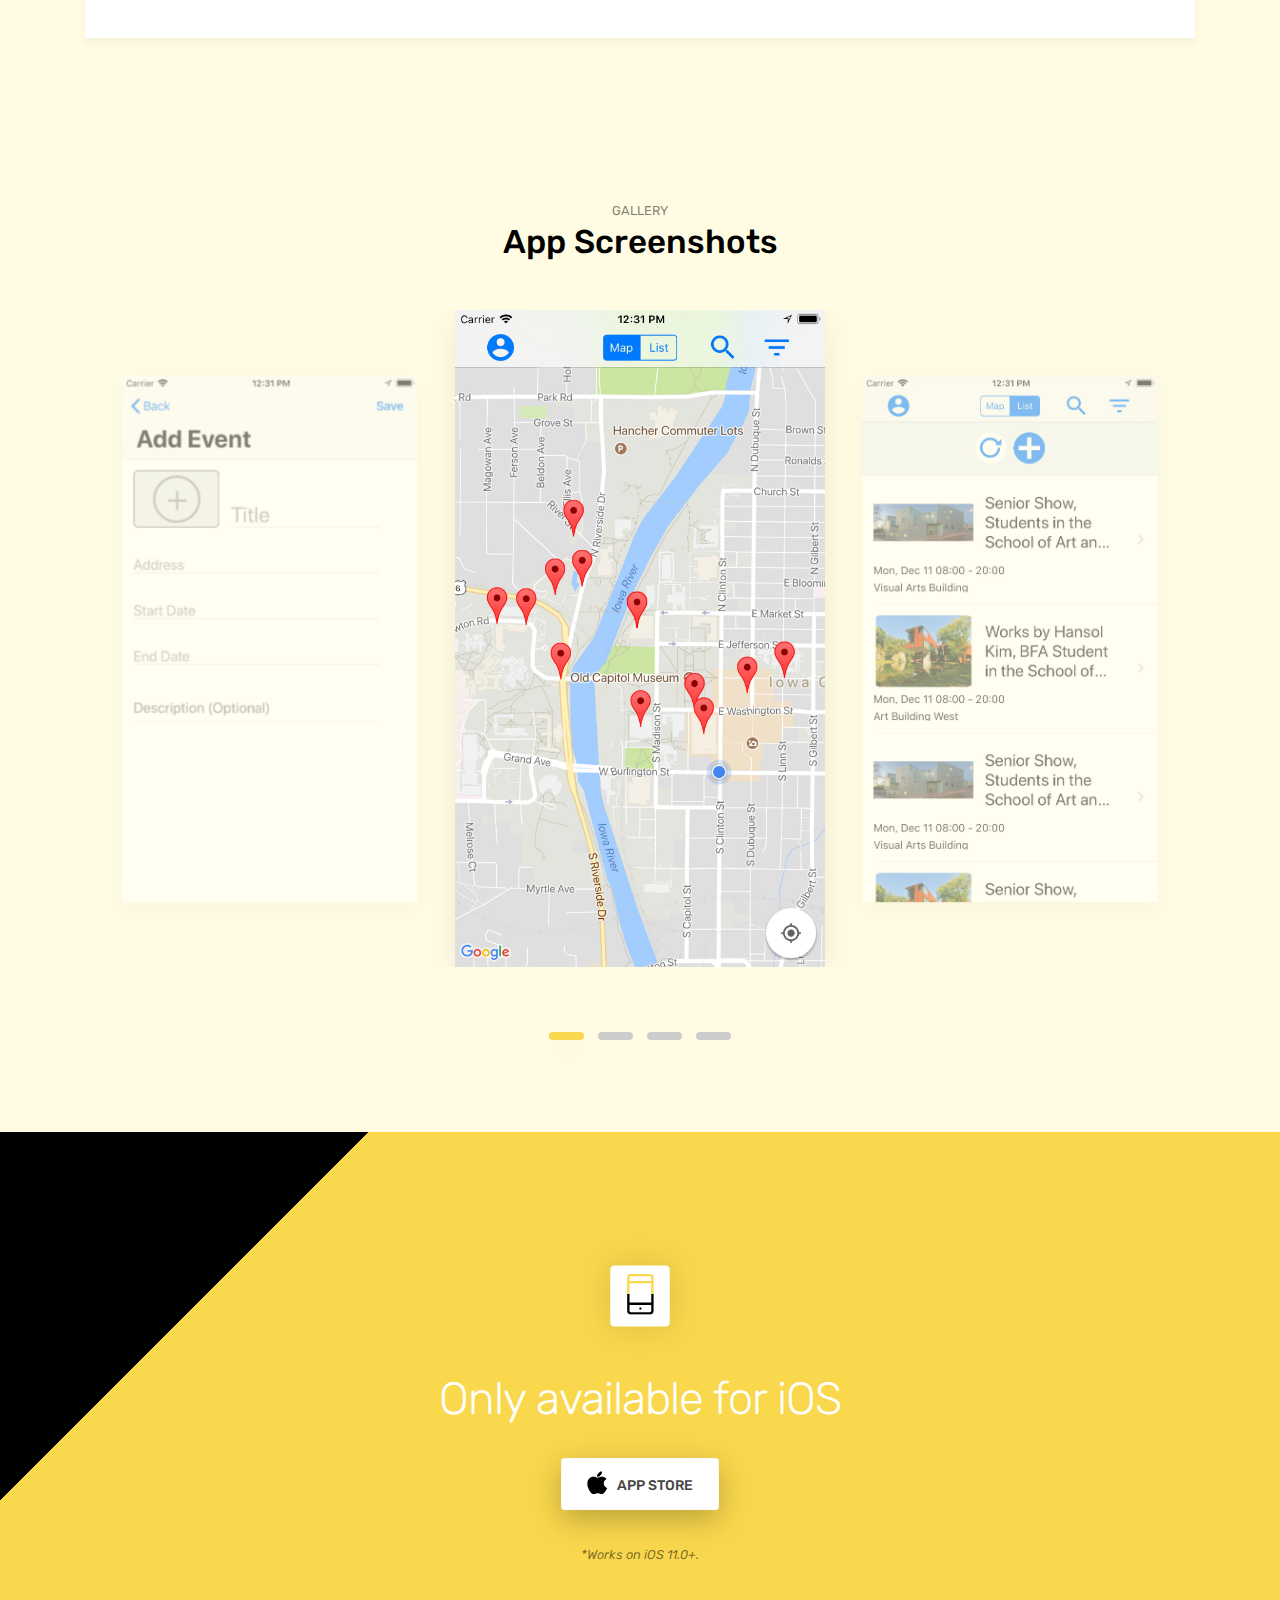
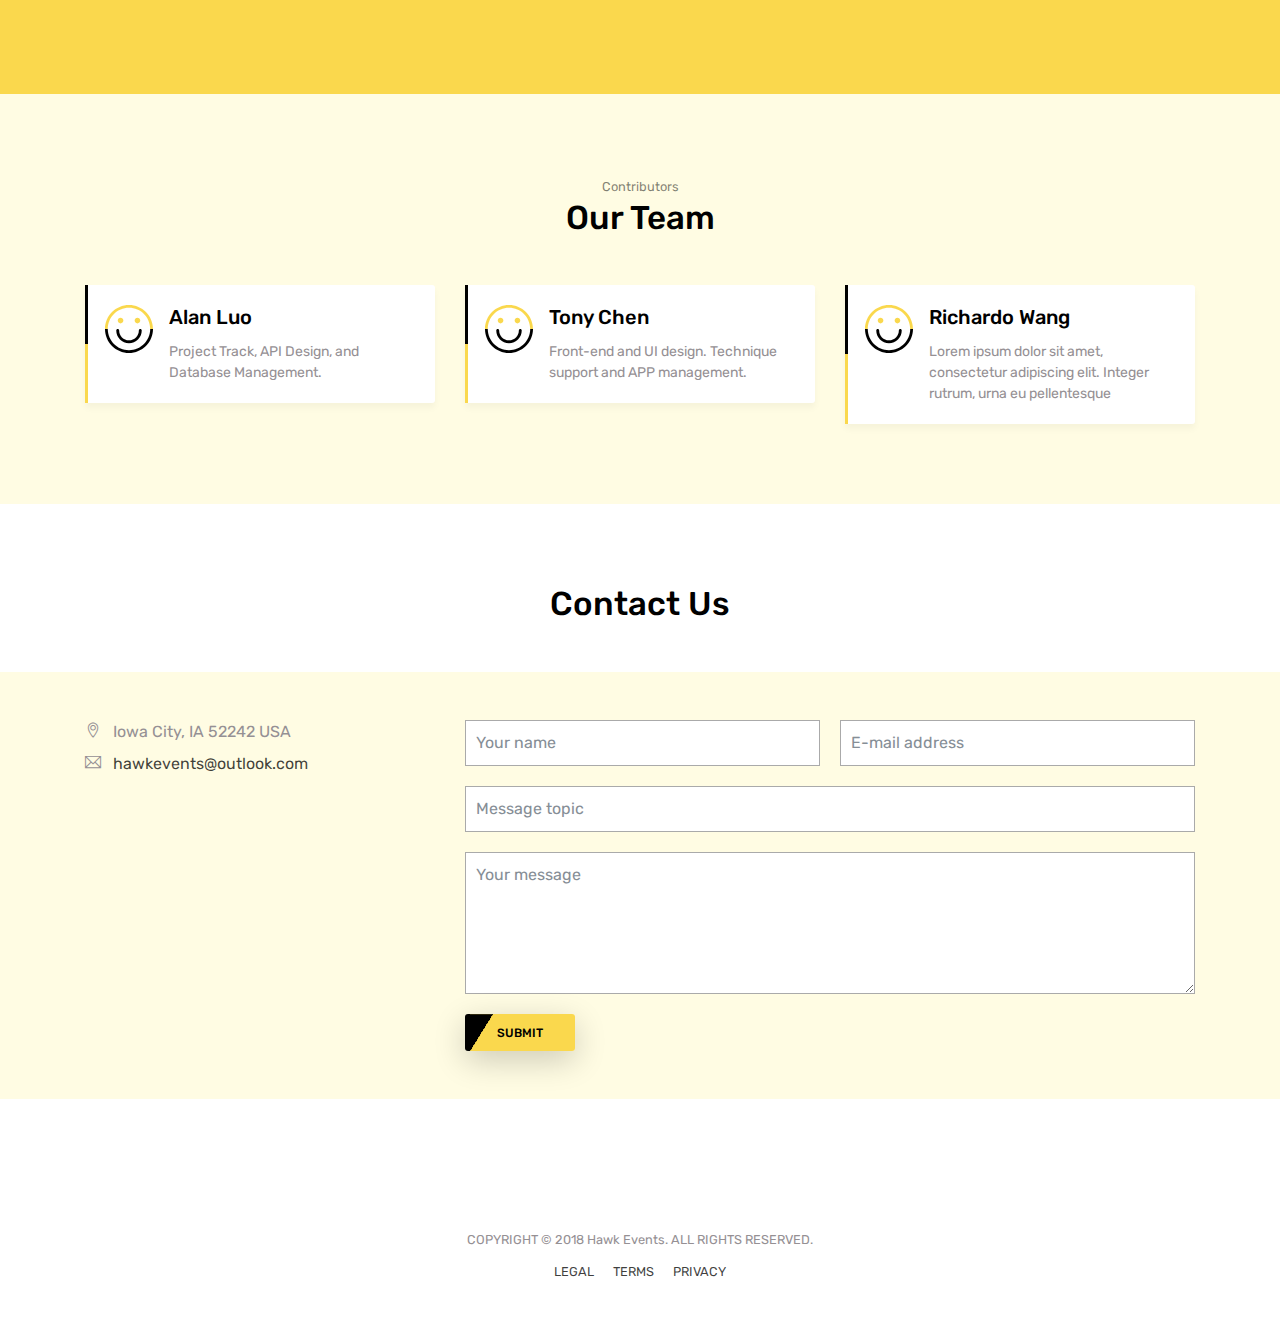
==== commit 710e806c: "Changed Contact Action" ====
--- a/index.html
+++ b/index.html
@@ -110,7 +110,7 @@
                     <img src="images/graphic.png" alt="graphic" class="img-fluid rounded align-self-start mr-lg-5 mb-5 mb-lg-0">
                     <div>
 
-                        <h2>Discover Events on Maps</h2>
+                        <h2>Discover Activities with Maps</h2>
                         <p class="lead">Uniquely underwhelm premium outsourcing with proactive leadership skills. </p>
                         <p>Lorem ipsum dolor sit amet, consectetur adipiscing elit. Integer rutrum, urna eu pellentesque pretium, nisi nisi fermentum enim, et sagittis dolor nulla vel sapien. Vestibulum sit amet mattis ante. Ut placerat dui eu nulla
                             congue tincidunt ac a nibh. Mauris accumsan pulvinar lorem placerat volutpat. Praesent quis facilisis elit. Sed condimentum neque quis ex porttitor,
@@ -270,7 +270,7 @@
                                 <div class="media-body">
                                     <h4 class="card-title">Tony Chen</h4>
                                     <p class="card-text">Front-end and UI design. 
-                                    Technique support, APP management and maintenance.</p>
+                                    Technique support and APP management.</p>
                                 </div>
                             </div>
                         </div>
@@ -285,7 +285,7 @@
                                 <span class="ti-face-smile gradient-fill ti-3x mr-3"></span>
                                 <div class="media-body">
                                     <h4 class="card-title">Richardo Wang</h4>
-                                    <p class="card-text">APP support and configuration. Service and function design</p>
+                                    <p class="card-text">Lorem ipsum dolor sit amet, consectetur adipiscing elit. Integer rutrum, urna eu pellentesque </p>
                                 </div>
                             </div>
                         </div>
@@ -318,7 +318,7 @@
                     </div>
                 </div>
                 <div class="col-lg-8">
-                    <form action="https://iltc-php-mail-sender.herokuapp.com/sender.php" id="contact-form" method="post" class="contact-form">
+                    <form action="https://lambdas.iltcapp.net/MailSender/" id="contact-form" method="post" class="contact-form">
                         <div class="form-double">
                             <input type="text" id="form-name" name="name" placeholder="Your name" class="form-control" required="required">
                             <input type="email" id="form-email" name="email" class="form-control" placeholder="E-mail address" required style="margin-left: 20px;">
@@ -327,6 +327,7 @@
                         <textarea name="message" id="form-message" rows="5" class="form-control" placeholder="Your message" required></textarea>
                         <div class="submit">
                             <div class="g-recaptcha" data-sitekey="6LdwNkIUAAAAAJQ3irWy8hWFco70MWg3Re14_7F1" data-callback="SubmitForm" data-size="invisible"></div>
+                            <input type="hidden" name="page" value="HawkEvents">
                             <input class="btn btn-primary" type="submit">
                         </div>
                     </form>
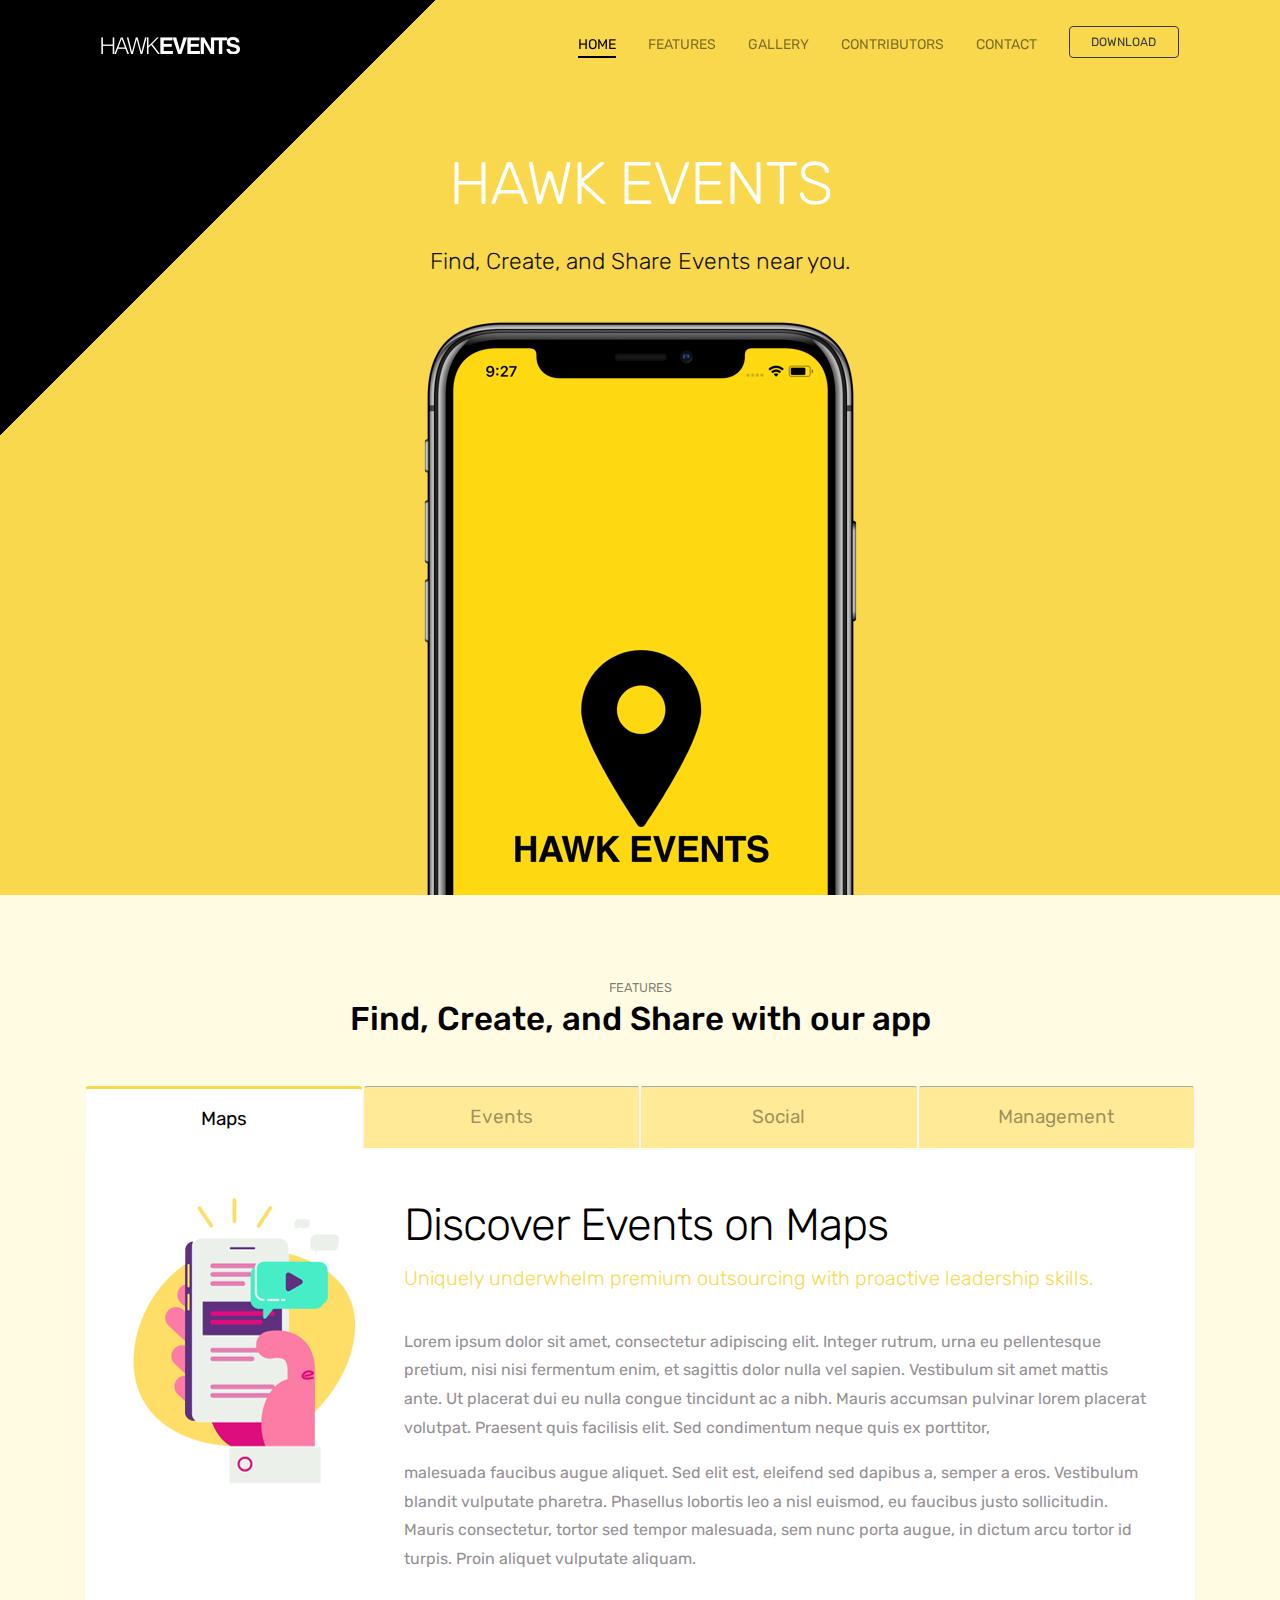
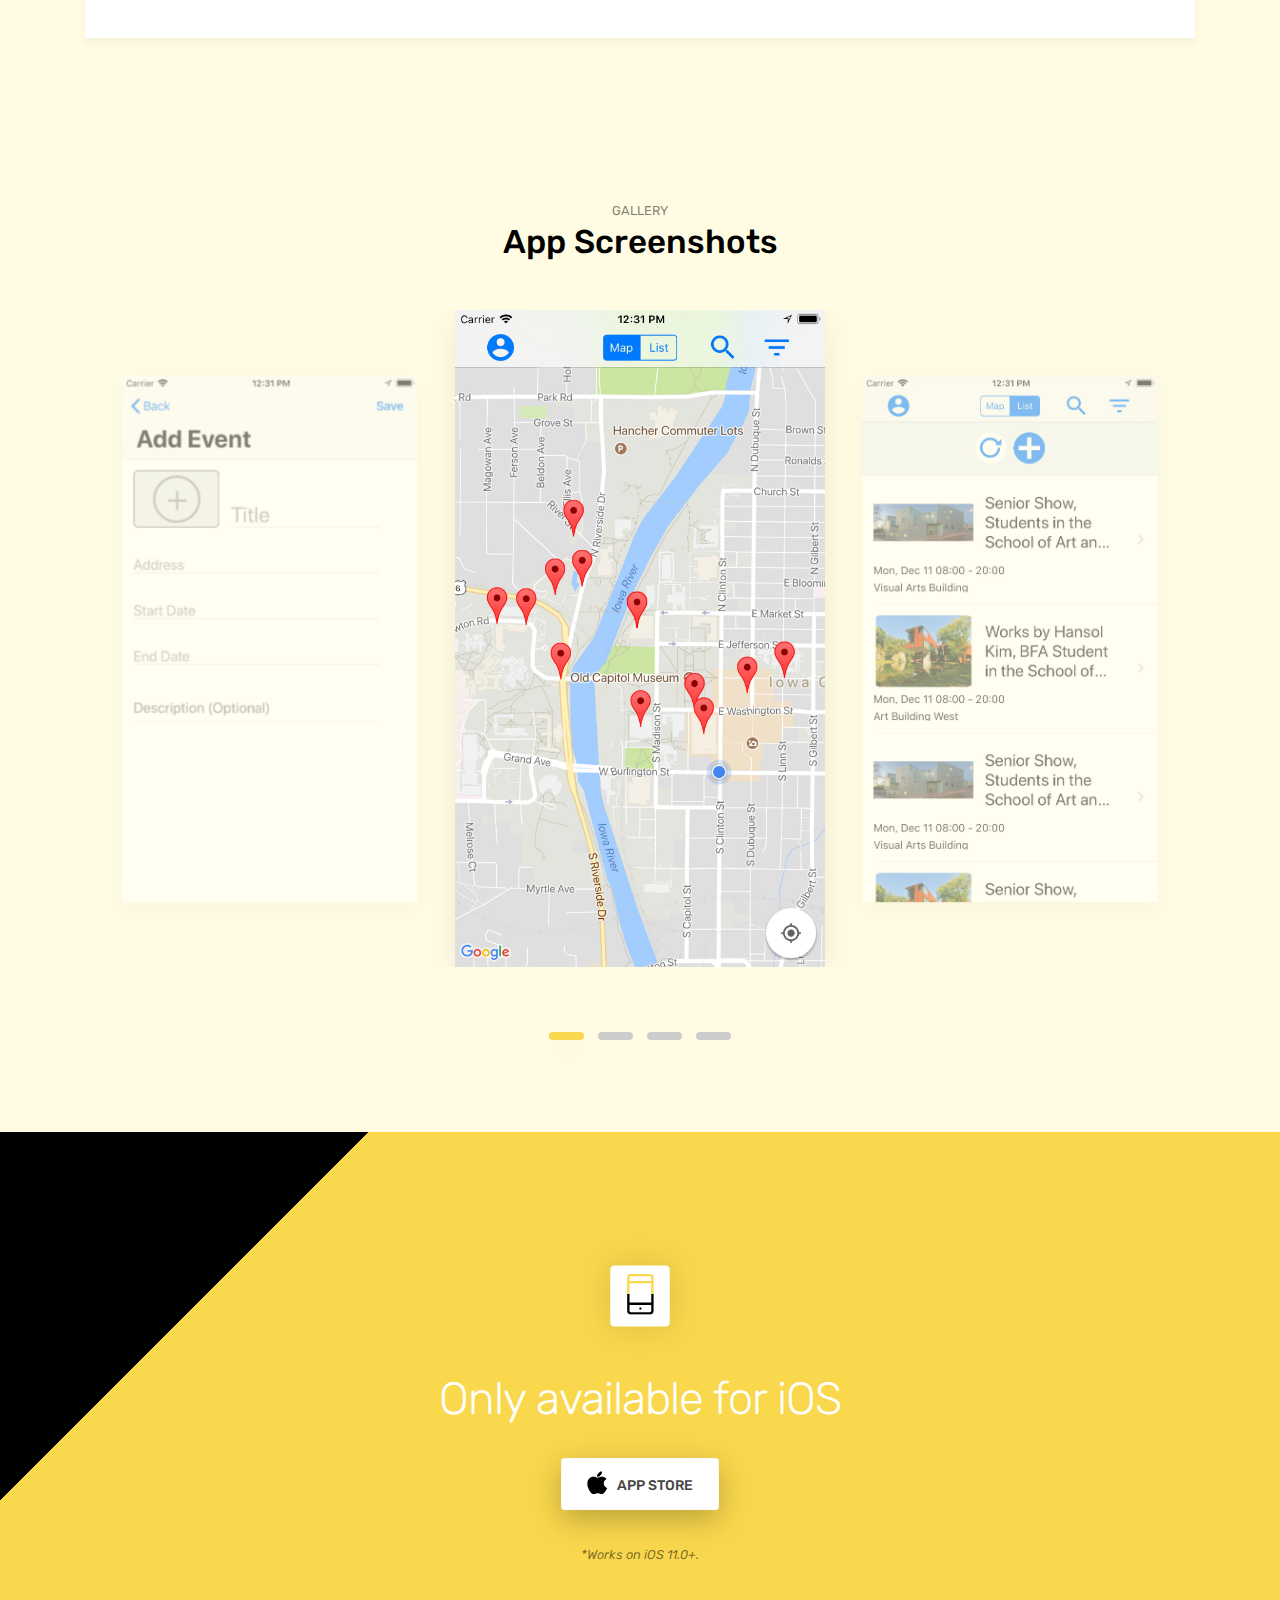
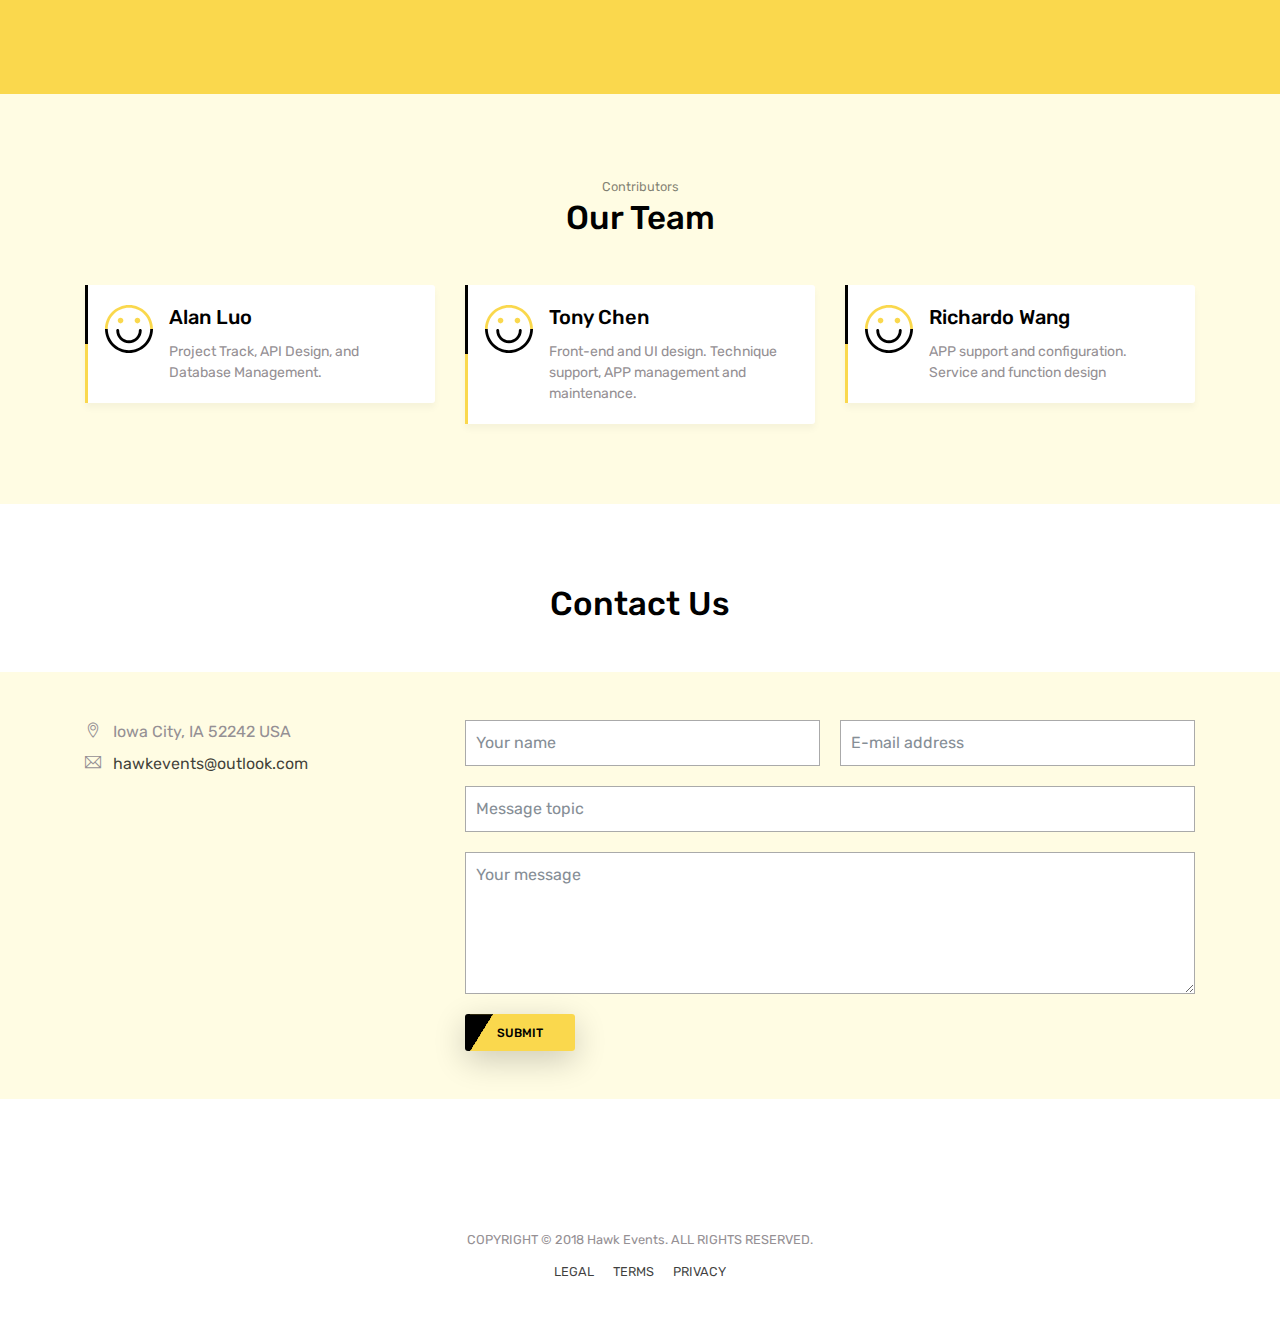
==== commit d223f477: "Merge branch 'gh-pages' of github.com:iLtc/EventsMap into gh-pages" ====
--- a/index.html
+++ b/index.html
@@ -110,7 +110,7 @@
                     <img src="images/graphic.png" alt="graphic" class="img-fluid rounded align-self-start mr-lg-5 mb-5 mb-lg-0">
                     <div>
 
-                        <h2>Discover Activities with Maps</h2>
+                        <h2>Discover Events on Maps</h2>
                         <p class="lead">Uniquely underwhelm premium outsourcing with proactive leadership skills. </p>
                         <p>Lorem ipsum dolor sit amet, consectetur adipiscing elit. Integer rutrum, urna eu pellentesque pretium, nisi nisi fermentum enim, et sagittis dolor nulla vel sapien. Vestibulum sit amet mattis ante. Ut placerat dui eu nulla
                             congue tincidunt ac a nibh. Mauris accumsan pulvinar lorem placerat volutpat. Praesent quis facilisis elit. Sed condimentum neque quis ex porttitor,
@@ -270,7 +270,7 @@
                                 <div class="media-body">
                                     <h4 class="card-title">Tony Chen</h4>
                                     <p class="card-text">Front-end and UI design. 
-                                    Technique support and APP management.</p>
+                                    Technique support, APP management and maintenance.</p>
                                 </div>
                             </div>
                         </div>
@@ -285,7 +285,7 @@
                                 <span class="ti-face-smile gradient-fill ti-3x mr-3"></span>
                                 <div class="media-body">
                                     <h4 class="card-title">Richardo Wang</h4>
-                                    <p class="card-text">Lorem ipsum dolor sit amet, consectetur adipiscing elit. Integer rutrum, urna eu pellentesque </p>
+                                    <p class="card-text">APP support and configuration. Service and function design</p>
                                 </div>
                             </div>
                         </div>
